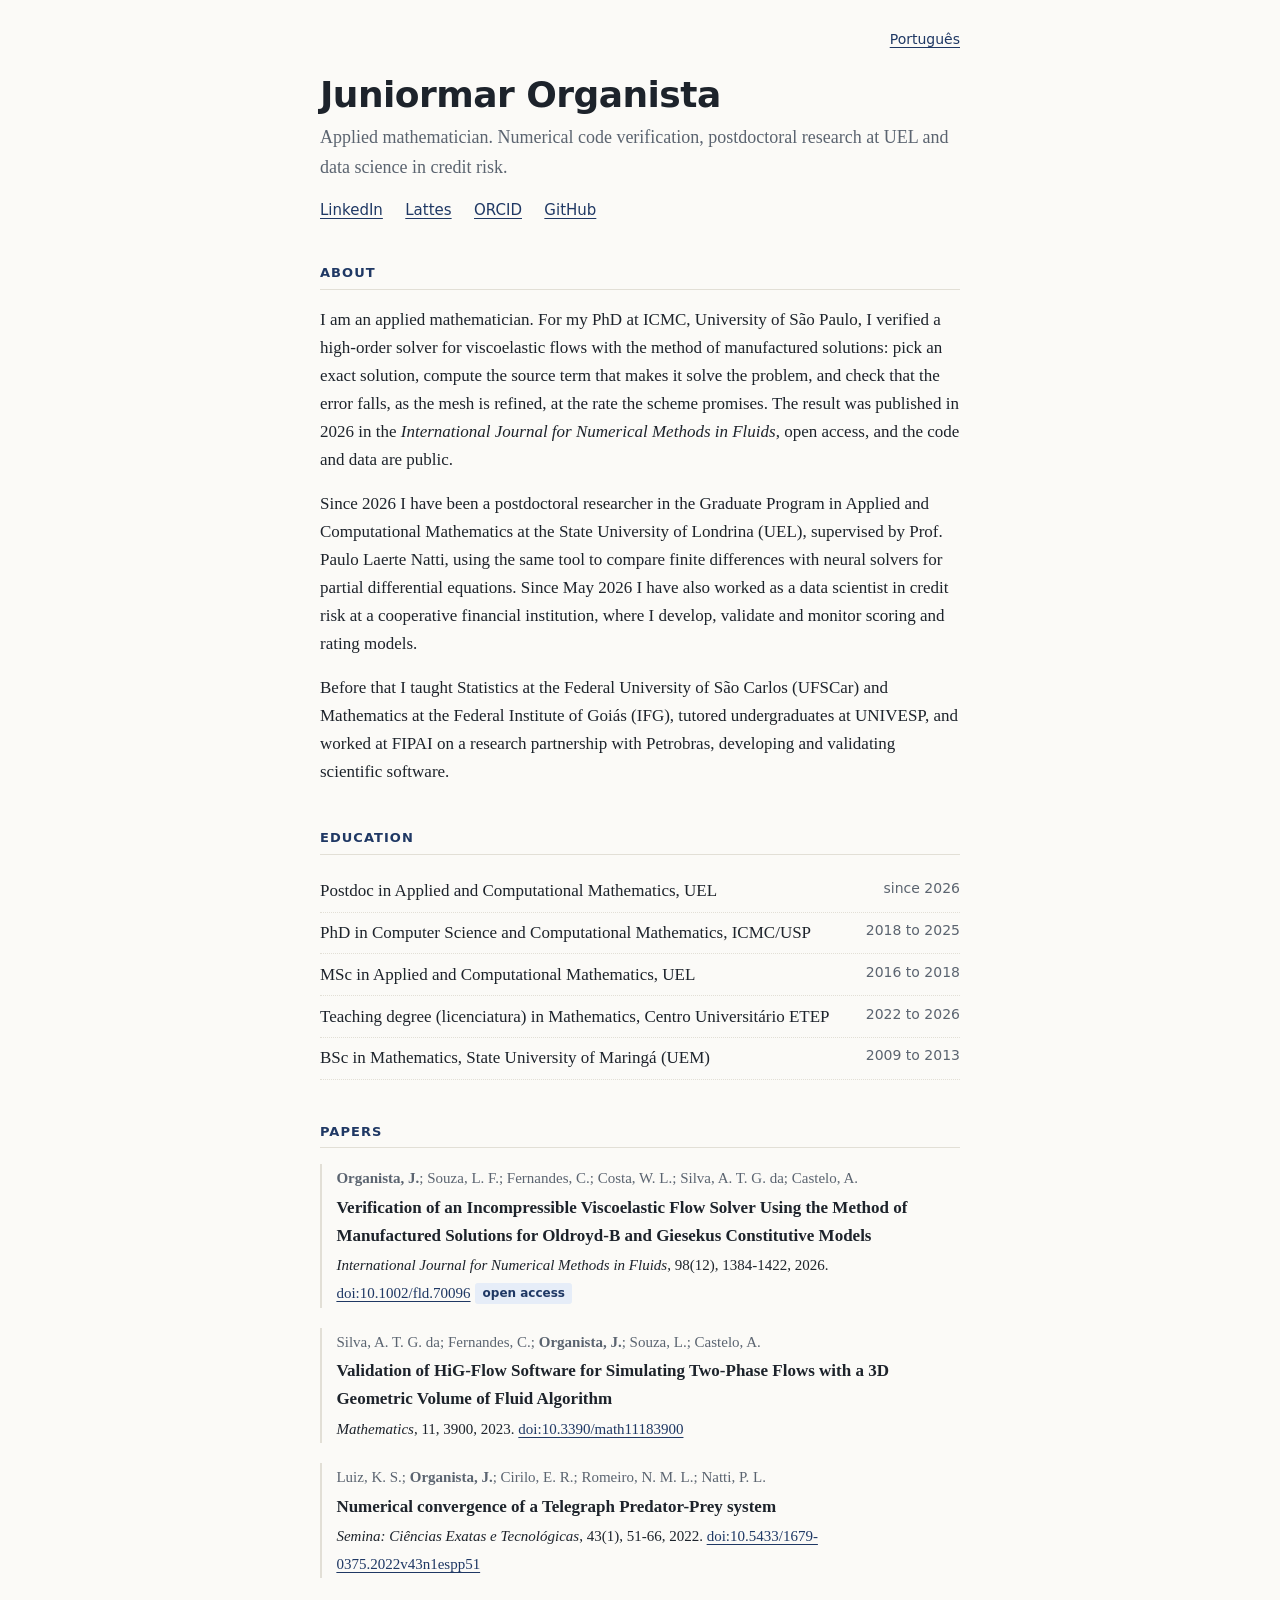
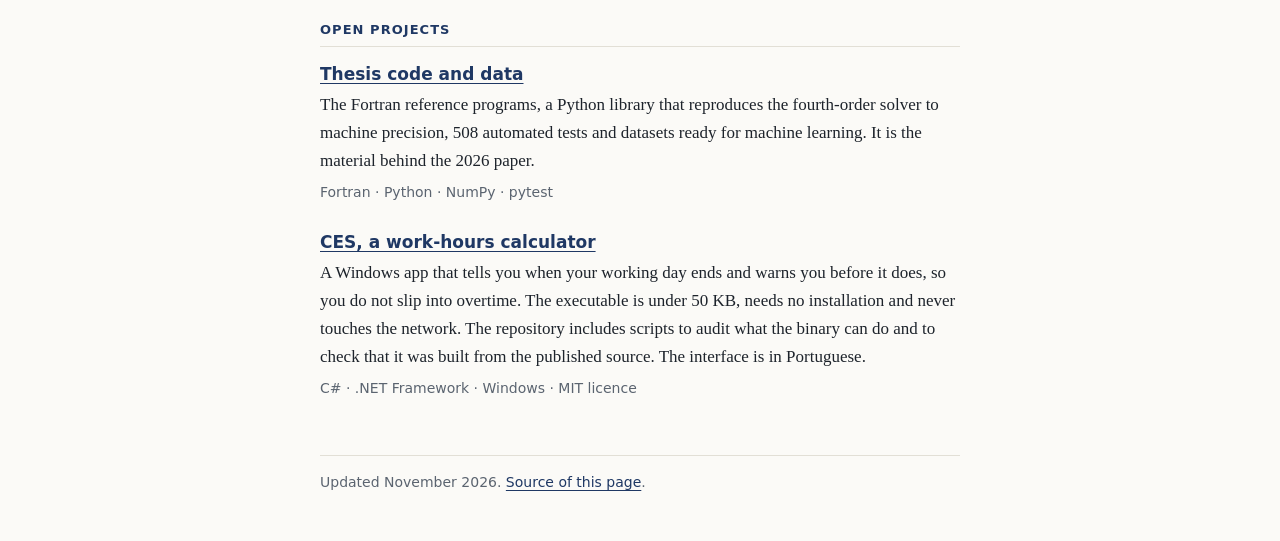
==== en/index.html @ 447febc0 "add the English version of the page" ====
<!doctype html>
<html lang="en">
<head>
  <meta charset="utf-8">
  <meta name="viewport" content="width=device-width, initial-scale=1">
  <title>Juniormar Organista</title>
  <meta name="description" content="Applied mathematician: verification of numerical simulation codes, postdoctoral research at UEL and data science in credit risk. Papers, open projects and academic profiles.">
  <link rel="canonical" href="https://juniormarorganista.github.io/en/">
  <link rel="alternate" hreflang="pt-BR" href="https://juniormarorganista.github.io/">
  <link rel="alternate" hreflang="en" href="https://juniormarorganista.github.io/en/">
  <link rel="alternate" hreflang="x-default" href="https://juniormarorganista.github.io/">
  <link rel="icon" href="../favicon.svg" type="image/svg+xml">
  <link rel="stylesheet" href="../estilo.css">
  <meta property="og:type" content="profile">
  <meta property="og:title" content="Juniormar Organista">
  <meta property="og:description" content="Applied mathematician: numerical code verification, postdoctoral research at UEL and data science in credit risk.">
  <meta property="og:url" content="https://juniormarorganista.github.io/en/">
  <meta property="og:locale" content="en_US">
  <meta property="og:locale:alternate" content="pt_BR">
  <script type="application/ld+json">
  {
    "@context": "https://schema.org",
    "@type": "Person",
    "name": "Juniormar Organista",
    "url": "https://juniormarorganista.github.io/en/",
    "jobTitle": "Applied mathematician",
    "affiliation": {"@type": "CollegeOrUniversity", "name": "State University of Londrina"},
    "alumniOf": [
      {"@type": "CollegeOrUniversity", "name": "University of São Paulo"},
      {"@type": "CollegeOrUniversity", "name": "State University of Londrina"},
      {"@type": "CollegeOrUniversity", "name": "State University of Maringá"}
    ],
    "identifier": {"@type": "PropertyValue", "propertyID": "ORCID", "value": "0000-0002-3627-6901"},
    "sameAs": [
      "https://www.linkedin.com/in/juniormar-organista-1762802a",
      "http://lattes.cnpq.br/1314750070962728",
      "https://orcid.org/0000-0002-3627-6901",
      "https://github.com/juniormarorganista"
    ]
  }
  </script>
</head>
<body>
  <a class="pular" href="#content">Skip to content</a>
  <div class="pagina">
    <nav class="idioma" aria-label="Language">
      <a href="../" hreflang="pt-BR" lang="pt-BR">Português</a>
    </nav>

    <header>
      <h1>Juniormar Organista</h1>
      <p class="papel">Applied mathematician. Numerical code verification, postdoctoral research at UEL and data science in credit risk.</p>
      <ul class="perfis" aria-label="Profiles">
        <li><a rel="me" href="https://www.linkedin.com/in/juniormar-organista-1762802a">LinkedIn</a></li>
        <li><a rel="me" href="http://lattes.cnpq.br/1314750070962728">Lattes</a></li>
        <li><a rel="me" href="https://orcid.org/0000-0002-3627-6901">ORCID</a></li>
        <li><a rel="me" href="https://github.com/juniormarorganista">GitHub</a></li>
      </ul>
    </header>

    <main id="content">
      <section aria-labelledby="about">
        <h2 id="about">About</h2>
        <p>I am an applied mathematician. For my PhD at ICMC, University of São Paulo, I verified a high-order solver for viscoelastic flows with the method of manufactured solutions: pick an exact solution, compute the source term that makes it solve the problem, and check that the error falls, as the mesh is refined, at the rate the scheme promises. The result was published in 2026 in the <cite>International Journal for Numerical Methods in Fluids</cite>, open access, and the code and data are public.</p>
        <p>Since 2026 I have been a postdoctoral researcher in the Graduate Program in Applied and Computational Mathematics at the State University of Londrina (UEL), supervised by Prof. Paulo Laerte Natti, using the same tool to compare finite differences with neural solvers for partial differential equations. Since May 2026 I have also worked as a data scientist in credit risk at a cooperative financial institution, where I develop, validate and monitor scoring and rating models.</p>
        <p>Before that I taught Statistics at the Federal University of São Carlos (UFSCar) and Mathematics at the Federal Institute of Goiás (IFG), tutored undergraduates at UNIVESP, and worked at FIPAI on a research partnership with Petrobras, developing and validating scientific software.</p>
      </section>

      <section aria-labelledby="education">
        <h2 id="education">Education</h2>
        <ul class="formacao">
          <li><span>Postdoc in Applied and Computational Mathematics, UEL</span> <span class="periodo">since 2026</span></li>
          <li><span>PhD in Computer Science and Computational Mathematics, ICMC/USP</span> <span class="periodo">2018 to 2025</span></li>
          <li><span>MSc in Applied and Computational Mathematics, UEL</span> <span class="periodo">2016 to 2018</span></li>
          <li><span>Teaching degree (licenciatura) in Mathematics, Centro Universitário ETEP</span> <span class="periodo">2022 to 2026</span></li>
          <li><span>BSc in Mathematics, State University of Maringá (UEM)</span> <span class="periodo">2009 to 2013</span></li>
        </ul>
      </section>

      <section aria-labelledby="papers">
        <h2 id="papers">Papers</h2>
        <ul class="artigos">
          <li>
            <span class="autores"><strong>Organista, J.</strong>; Souza, L. F.; Fernandes, C.; Costa, W. L.; Silva, A. T. G. da; Castelo, A.</span>
            <span class="titulo">Verification of an Incompressible Viscoelastic Flow Solver Using the Method of Manufactured Solutions for Oldroyd-B and Giesekus Constitutive Models</span>
            <span class="fonte"><cite>International Journal for Numerical Methods in Fluids</cite>, 98(12), 1384-1422, 2026. <a href="https://doi.org/10.1002/fld.70096">doi:10.1002/fld.70096</a><span class="selo">open access</span></span>
          </li>
          <li>
            <span class="autores">Silva, A. T. G. da; Fernandes, C.; <strong>Organista, J.</strong>; Souza, L.; Castelo, A.</span>
            <span class="titulo">Validation of HiG-Flow Software for Simulating Two-Phase Flows with a 3D Geometric Volume of Fluid Algorithm</span>
            <span class="fonte"><cite>Mathematics</cite>, 11, 3900, 2023. <a href="https://doi.org/10.3390/math11183900">doi:10.3390/math11183900</a></span>
          </li>
          <li>
            <span class="autores">Luiz, K. S.; <strong>Organista, J.</strong>; Cirilo, E. R.; Romeiro, N. M. L.; Natti, P. L.</span>
            <span class="titulo">Numerical convergence of a Telegraph Predator-Prey system</span>
            <span class="fonte"><cite>Semina: Ciências Exatas e Tecnológicas</cite>, 43(1), 51-66, 2022. <a href="https://doi.org/10.5433/1679-0375.2022v43n1espp51">doi:10.5433/1679-0375.2022v43n1espp51</a></span>
          </li>
        </ul>
      </section>

      <section aria-labelledby="projects">
        <h2 id="projects">Open projects</h2>
        <article class="projeto">
          <h3><a href="https://github.com/juniormarorganista/PhD-Thesis-Organista-J-USP">Thesis code and data</a></h3>
          <p>The Fortran reference programs, a Python library that reproduces the fourth-order solver to machine precision, 508 automated tests and datasets ready for machine learning. It is the material behind the 2026 paper.</p>
          <p class="meta">Fortran · Python · NumPy · pytest</p>
        </article>
        <article class="projeto">
          <h3><a href="https://github.com/juniormarorganista/CES-Controle-Entradas-Saidas">CES, a work-hours calculator</a></h3>
          <p>A Windows app that tells you when your working day ends and warns you before it does, so you do not slip into overtime. The executable is under 50 KB, needs no installation and never touches the network. The repository includes scripts to audit what the binary can do and to check that it was built from the published source. The interface is in Portuguese.</p>
          <p class="meta">C# · .NET Framework · Windows · MIT licence</p>
        </article>
      </section>
    </main>

    <footer>
      <p>Updated November 2026. <a href="https://github.com/juniormarorganista/juniormarorganista.github.io">Source of this page</a>.</p>
    </footer>
  </div>
</body>
</html>
---- estilo.css ----
/* Estilo único das duas versões da página (português na raiz, inglês em en/). */

:root {
  --fundo: #fbfaf7;
  --texto: #1d232b;
  --suave: #5b6470;
  --linha: #e2dfd6;
  --destaque: #1f3864;
  --destaque-ativo: #2d5394;
  --selo-fundo: #e6edf8;
  --selo-texto: #1f3864;
  --largura: 42rem;
  --serifa: Charter, "Bitstream Charter", "Sitka Text", Cambria, Georgia, serif;
  --sem-serifa: system-ui, -apple-system, "Segoe UI", Roboto, "Helvetica Neue", Arial,
    sans-serif;
  color-scheme: light;
}

@media (prefers-color-scheme: dark) {
  :root {
    --fundo: #14171c;
    --texto: #e5e7ea;
    --suave: #a3abb6;
    --linha: #2b3038;
    --destaque: #9fbaea;
    --destaque-ativo: #c6d6f5;
    --selo-fundo: #1e2a3e;
    --selo-texto: #c6d6f5;
    color-scheme: dark;
  }
}

*,
*::before,
*::after {
  box-sizing: border-box;
}

html {
  -webkit-text-size-adjust: 100%;
  text-size-adjust: 100%;
}

body {
  margin: 0;
  background: var(--fundo);
  color: var(--texto);
  font: 1.0625rem/1.65 var(--serifa);
}

.pagina {
  max-width: var(--largura);
  margin: 0 auto;
  padding: 2rem 1rem 3rem;
}

.pular {
  position: absolute;
  left: -999rem;
}

.pular:focus {
  left: 1rem;
  top: 1rem;
  padding: 0.5rem 0.75rem;
  background: var(--fundo);
  font-family: var(--sem-serifa);
}

a {
  color: var(--destaque);
  text-decoration-thickness: 1px;
  text-underline-offset: 0.18em;
}

a:hover {
  color: var(--destaque-ativo);
}

a:focus-visible {
  outline: 2px solid var(--destaque);
  outline-offset: 2px;
  border-radius: 2px;
}

.idioma {
  text-align: right;
  font: 0.875rem/1 var(--sem-serifa);
}

header {
  margin: 1.75rem 0 2.25rem;
}

h1 {
  margin: 0 0 0.5rem;
  font: 650 2.25rem/1.15 var(--sem-serifa);
  letter-spacing: -0.015em;
}

.papel {
  margin: 0 0 1.1rem;
  color: var(--suave);
  font-size: 1.125rem;
}

.perfis {
  display: flex;
  flex-wrap: wrap;
  gap: 0.5rem 1.4rem;
  margin: 0;
  padding: 0;
  list-style: none;
  font: 500 0.9375rem/1.4 var(--sem-serifa);
}

h2 {
  margin: 2.75rem 0 1rem;
  padding-bottom: 0.4rem;
  border-bottom: 1px solid var(--linha);
  color: var(--destaque);
  font: 650 0.8125rem/1.3 var(--sem-serifa);
  letter-spacing: 0.08em;
  text-transform: uppercase;
}

h3 {
  margin: 0 0 0.3rem;
  font: 600 1.0625rem/1.4 var(--sem-serifa);
}

p {
  margin: 0 0 1rem;
}

.formacao {
  margin: 0;
  padding: 0;
  list-style: none;
}

.formacao li {
  display: flex;
  justify-content: space-between;
  gap: 1rem;
  padding: 0.4rem 0;
  border-bottom: 1px dotted var(--linha);
}

.formacao .periodo {
  color: var(--suave);
  font: 0.875rem/1.65 var(--sem-serifa);
  white-space: nowrap;
}

.artigos {
  margin: 0;
  padding: 0;
  list-style: none;
}

.artigos li {
  margin-bottom: 1.25rem;
  padding-left: 0.9rem;
  border-left: 2px solid var(--linha);
}

.autores,
.fonte {
  font-size: 0.9375rem;
}

.autores {
  color: var(--suave);
}

.titulo {
  display: block;
  margin: 0.1rem 0;
  font-weight: 600;
}

.selo {
  display: inline-block;
  margin-left: 0.3rem;
  padding: 0.2rem 0.45rem;
  border-radius: 3px;
  background: var(--selo-fundo);
  color: var(--selo-texto);
  font: 600 0.75rem/1.2 var(--sem-serifa);
  vertical-align: 0.1em;
}

.projeto {
  margin-bottom: 1.75rem;
}

.projeto p {
  margin-bottom: 0.4rem;
}

.projeto .meta {
  margin: 0;
  color: var(--suave);
  font: 0.875rem/1.5 var(--sem-serifa);
}

footer {
  margin-top: 3.5rem;
  padding-top: 1rem;
  border-top: 1px solid var(--linha);
  color: var(--suave);
  font: 0.875rem/1.5 var(--sem-serifa);
}

footer p {
  margin: 0;
}

@media (max-width: 30rem) {
  h1 {
    font-size: 1.875rem;
  }

  .formacao li {
    flex-direction: column;
    gap: 0;
  }
}

@media print {
  .idioma,
  .pular {
    display: none;
  }

  body {
    background: #fff;
    color: #000;
  }
}
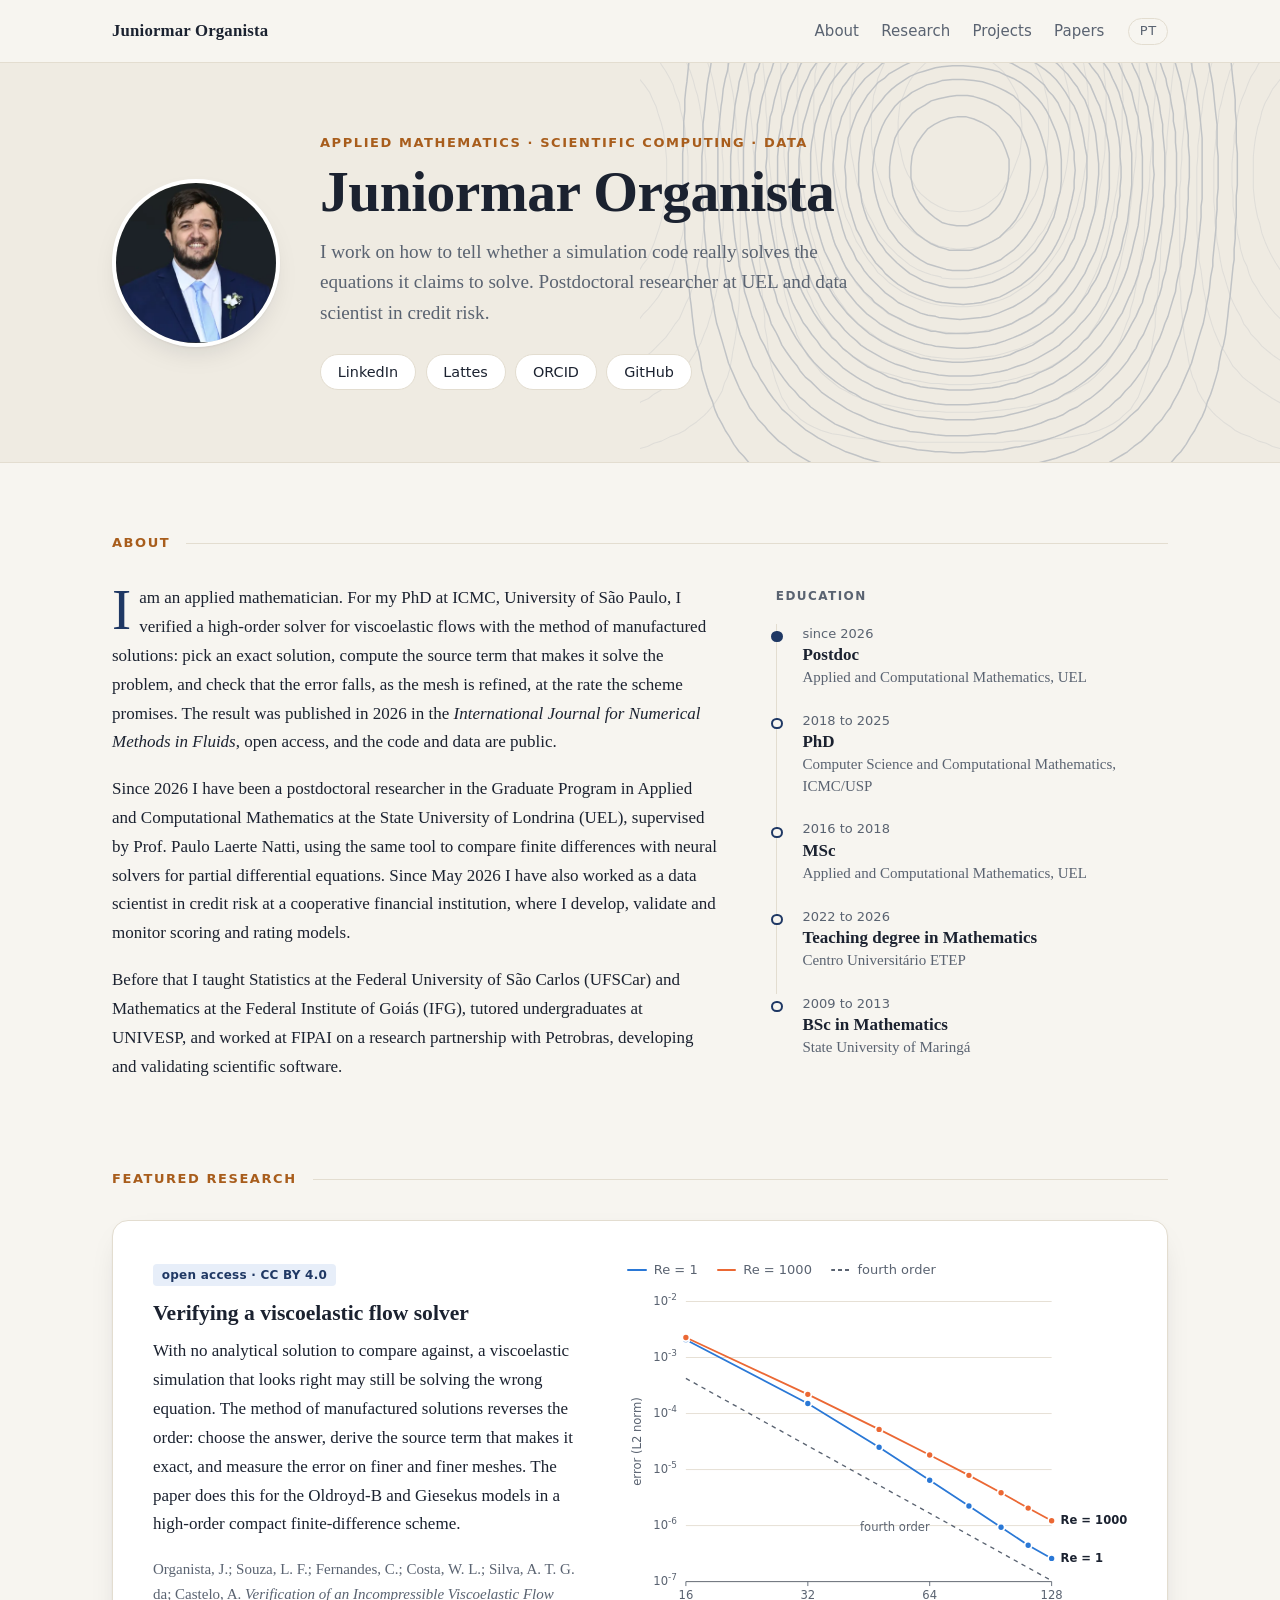
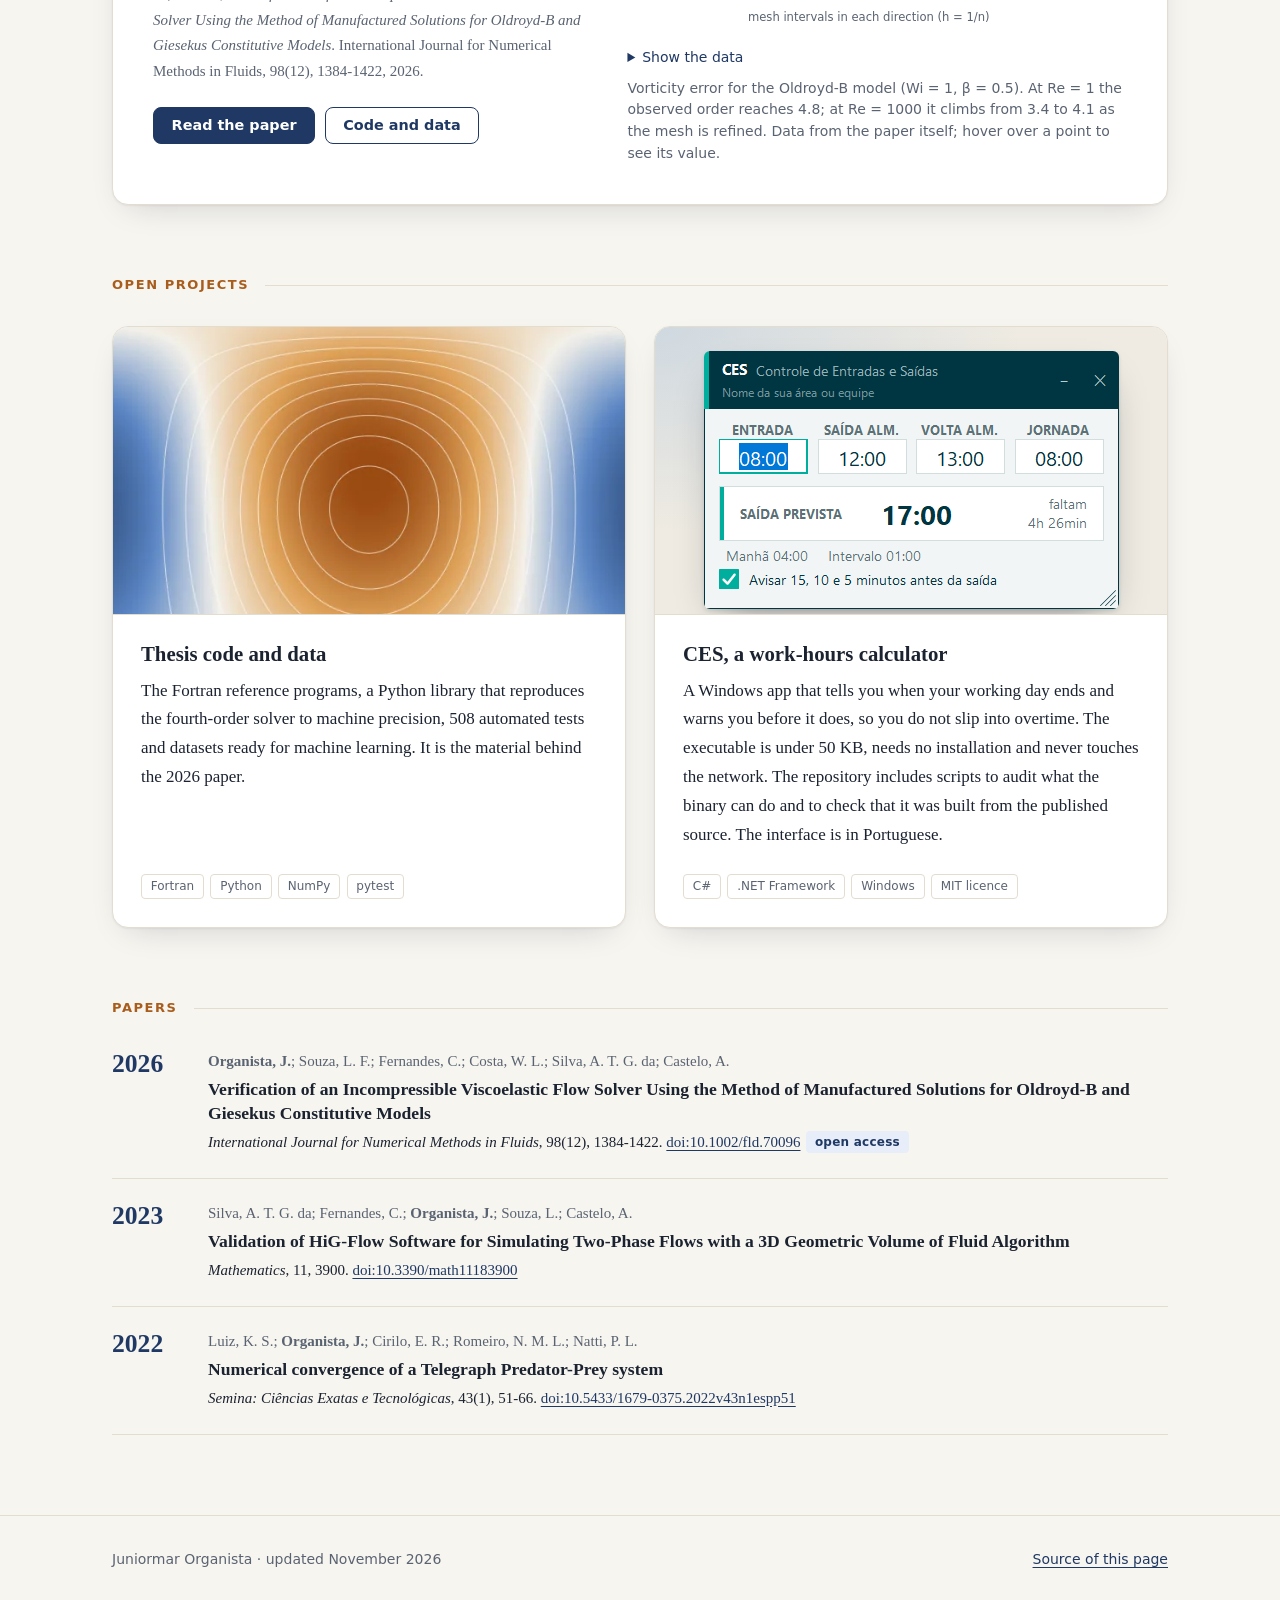
==== commit 9bff3b61: "rebuild the English page to match the Portuguese one" ====
--- a/en/index.html
+++ b/en/index.html
@@ -11,18 +11,26 @@
   <link rel="alternate" hreflang="x-default" href="https://juniormarorganista.github.io/">
   <link rel="icon" href="../favicon.svg" type="image/svg+xml">
   <link rel="stylesheet" href="../estilo.css">
+  <meta name="theme-color" content="#f7f5f0" media="(prefers-color-scheme: light)">
+  <meta name="theme-color" content="#101318" media="(prefers-color-scheme: dark)">
   <meta property="og:type" content="profile">
   <meta property="og:title" content="Juniormar Organista">
   <meta property="og:description" content="Applied mathematician: numerical code verification, postdoctoral research at UEL and data science in credit risk.">
   <meta property="og:url" content="https://juniormarorganista.github.io/en/">
+  <meta property="og:image" content="https://juniormarorganista.github.io/img/og.png">
+  <meta property="og:image:width" content="1200">
+  <meta property="og:image:height" content="630">
+  <meta property="og:image:alt" content="Juniormar Organista, applied mathematician, over the streamlines of a manufactured solution">
   <meta property="og:locale" content="en_US">
   <meta property="og:locale:alternate" content="pt_BR">
+  <meta name="twitter:card" content="summary_large_image">
   <script type="application/ld+json">
   {
     "@context": "https://schema.org",
     "@type": "Person",
     "name": "Juniormar Organista",
     "url": "https://juniormarorganista.github.io/en/",
+    "image": "https://juniormarorganista.github.io/img/retrato.webp",
     "jobTitle": "Applied mathematician",
     "affiliation": {"@type": "CollegeOrUniversity", "name": "State University of Londrina"},
     "alumniOf": [
@@ -42,80 +50,202 @@
 </head>
 <body>
   <a class="pular" href="#content">Skip to content</a>
-  <div class="pagina">
-    <nav class="idioma" aria-label="Language">
-      <a href="../" hreflang="pt-BR" lang="pt-BR">Português</a>
+
+  <header class="conteiner barra">
+    <a class="marca" href="./">Juniormar Organista</a>
+    <nav aria-label="Sections">
+      <a href="#about">About</a>
+      <a href="#research">Research</a>
+      <a href="#projects">Projects</a>
+      <a href="#papers">Papers</a>
     </nav>
-
-    <header>
-      <h1>Juniormar Organista</h1>
-      <p class="papel">Applied mathematician. Numerical code verification, postdoctoral research at UEL and data science in credit risk.</p>
-      <ul class="perfis" aria-label="Profiles">
-        <li><a rel="me" href="https://www.linkedin.com/in/juniormar-organista-1762802a">LinkedIn</a></li>
-        <li><a rel="me" href="http://lattes.cnpq.br/1314750070962728">Lattes</a></li>
-        <li><a rel="me" href="https://orcid.org/0000-0002-3627-6901">ORCID</a></li>
-        <li><a rel="me" href="https://github.com/juniormarorganista">GitHub</a></li>
-      </ul>
-    </header>
-
-    <main id="content">
-      <section aria-labelledby="about">
-        <h2 id="about">About</h2>
-        <p>I am an applied mathematician. For my PhD at ICMC, University of São Paulo, I verified a high-order solver for viscoelastic flows with the method of manufactured solutions: pick an exact solution, compute the source term that makes it solve the problem, and check that the error falls, as the mesh is refined, at the rate the scheme promises. The result was published in 2026 in the <cite>International Journal for Numerical Methods in Fluids</cite>, open access, and the code and data are public.</p>
-        <p>Since 2026 I have been a postdoctoral researcher in the Graduate Program in Applied and Computational Mathematics at the State University of Londrina (UEL), supervised by Prof. Paulo Laerte Natti, using the same tool to compare finite differences with neural solvers for partial differential equations. Since May 2026 I have also worked as a data scientist in credit risk at a cooperative financial institution, where I develop, validate and monitor scoring and rating models.</p>
-        <p>Before that I taught Statistics at the Federal University of São Carlos (UFSCar) and Mathematics at the Federal Institute of Goiás (IFG), tutored undergraduates at UNIVESP, and worked at FIPAI on a research partnership with Petrobras, developing and validating scientific software.</p>
-      </section>
-
-      <section aria-labelledby="education">
-        <h2 id="education">Education</h2>
-        <ul class="formacao">
-          <li><span>Postdoc in Applied and Computational Mathematics, UEL</span> <span class="periodo">since 2026</span></li>
-          <li><span>PhD in Computer Science and Computational Mathematics, ICMC/USP</span> <span class="periodo">2018 to 2025</span></li>
-          <li><span>MSc in Applied and Computational Mathematics, UEL</span> <span class="periodo">2016 to 2018</span></li>
-          <li><span>Teaching degree (licenciatura) in Mathematics, Centro Universitário ETEP</span> <span class="periodo">2022 to 2026</span></li>
-          <li><span>BSc in Mathematics, State University of Maringá (UEM)</span> <span class="periodo">2009 to 2013</span></li>
+    <a class="idioma" href="../" hreflang="pt-BR" lang="pt-BR" title="Versão em português">PT</a>
+  </header>
+
+  <section class="abertura" aria-labelledby="name">
+    <div class="arte" aria-hidden="true"></div>
+    <div class="conteiner">
+      <img class="retrato" src="../img/retrato.webp" width="168" height="168" alt="Portrait of Juniormar Organista">
+      <div>
+        <p class="sobretitulo">Applied mathematics · Scientific computing · Data</p>
+        <h1 id="name">Juniormar Organista</h1>
+        <p class="chamada">I work on how to tell whether a simulation code really solves the equations it claims to solve. Postdoctoral researcher at UEL and data scientist in credit risk.</p>
+        <ul class="perfis" aria-label="Profiles">
+          <li><a rel="me" href="https://www.linkedin.com/in/juniormar-organista-1762802a">LinkedIn</a></li>
+          <li><a rel="me" href="http://lattes.cnpq.br/1314750070962728">Lattes</a></li>
+          <li><a rel="me" href="https://orcid.org/0000-0002-3627-6901">ORCID</a></li>
+          <li><a rel="me" href="https://github.com/juniormarorganista">GitHub</a></li>
         </ul>
-      </section>
-
-      <section aria-labelledby="papers">
-        <h2 id="papers">Papers</h2>
+      </div>
+    </div>
+  </section>
+
+  <main id="content">
+    <section class="secao" id="about" aria-labelledby="title-about">
+      <div class="conteiner">
+        <h2 id="title-about">About</h2>
+        <div class="duas-colunas">
+          <div class="texto-corrido">
+            <p>I am an applied mathematician. For my PhD at ICMC, University of São Paulo, I verified a high-order solver for viscoelastic flows with the method of manufactured solutions: pick an exact solution, compute the source term that makes it solve the problem, and check that the error falls, as the mesh is refined, at the rate the scheme promises. The result was published in 2026 in the <cite>International Journal for Numerical Methods in Fluids</cite>, open access, and the code and data are public.</p>
+            <p>Since 2026 I have been a postdoctoral researcher in the Graduate Program in Applied and Computational Mathematics at the State University of Londrina (UEL), supervised by Prof. Paulo Laerte Natti, using the same tool to compare finite differences with neural solvers for partial differential equations. Since May 2026 I have also worked as a data scientist in credit risk at a cooperative financial institution, where I develop, validate and monitor scoring and rating models.</p>
+            <p>Before that I taught Statistics at the Federal University of São Carlos (UFSCar) and Mathematics at the Federal Institute of Goiás (IFG), tutored undergraduates at UNIVESP, and worked at FIPAI on a research partnership with Petrobras, developing and validating scientific software.</p>
+          </div>
+          <aside aria-labelledby="title-education">
+            <p class="subtitulo" id="title-education">Education</p>
+            <ol class="linha-do-tempo">
+              <li><span class="periodo">since 2026</span><span class="grau">Postdoc</span><span class="lugar">Applied and Computational Mathematics, UEL</span></li>
+              <li><span class="periodo">2018 to 2025</span><span class="grau">PhD</span><span class="lugar">Computer Science and Computational Mathematics, ICMC/USP</span></li>
+              <li><span class="periodo">2016 to 2018</span><span class="grau">MSc</span><span class="lugar">Applied and Computational Mathematics, UEL</span></li>
+              <li><span class="periodo">2022 to 2026</span><span class="grau">Teaching degree in Mathematics</span><span class="lugar">Centro Universitário ETEP</span></li>
+              <li><span class="periodo">2009 to 2013</span><span class="grau">BSc in Mathematics</span><span class="lugar">State University of Maringá</span></li>
+            </ol>
+          </aside>
+        </div>
+      </div>
+    </section>
+
+    <section class="secao" id="research" aria-labelledby="title-research">
+      <div class="conteiner">
+        <h2 id="title-research">Featured research</h2>
+        <article class="cartao pesquisa">
+          <div>
+            <span class="selo">open access · CC BY 4.0</span>
+            <h3>Verifying a viscoelastic flow solver</h3>
+            <p>With no analytical solution to compare against, a viscoelastic simulation that looks right may still be solving the wrong equation. The method of manufactured solutions reverses the order: choose the answer, derive the source term that makes it exact, and measure the error on finer and finer meshes. The paper does this for the Oldroyd-B and Giesekus models in a high-order compact finite-difference scheme.</p>
+            <p class="citacao">Organista, J.; Souza, L. F.; Fernandes, C.; Costa, W. L.; Silva, A. T. G. da; Castelo, A. <cite>Verification of an Incompressible Viscoelastic Flow Solver Using the Method of Manufactured Solutions for Oldroyd-B and Giesekus Constitutive Models</cite>. International Journal for Numerical Methods in Fluids, 98(12), 1384-1422, 2026.</p>
+            <div class="botoes">
+              <a class="botao" href="https://doi.org/10.1002/fld.70096">Read the paper</a>
+              <a class="botao secundario" href="https://github.com/juniormarorganista/PhD-Thesis-Organista-J-USP">Code and data</a>
+            </div>
+          </div>
+          <figure class="figura-grafico">
+<ul class="legenda" aria-hidden="true"><li><span class="amostra s1"></span>Re = 1</li><li><span class="amostra s2"></span>Re = 1000</li><li><span class="amostra ref"></span>fourth order</li></ul>
+<svg class="grafico" viewBox="0 0 560 380" role="img" aria-labelledby="graf-tit-en graf-desc-en">
+<title id="graf-tit-en">Vorticity error under mesh refinement, Oldroyd-B model</title>
+<desc id="graf-desc-en">Log-scale chart: the vorticity error falls from about 2 × 10⁻³ to below 10⁻⁶ as the mesh goes from 16 to 128 intervals, following the fourth-order line.</desc>
+<line class="grade" x1="66" x2="476" y1="328.0" y2="328.0"/>
+<text class="rotulo" x="56" y="332.0" text-anchor="end">10<tspan dy='-6' font-size='10'>-7</tspan></text>
+<line class="grade" x1="66" x2="476" y1="265.2" y2="265.2"/>
+<text class="rotulo" x="56" y="269.2" text-anchor="end">10<tspan dy='-6' font-size='10'>-6</tspan></text>
+<line class="grade" x1="66" x2="476" y1="202.4" y2="202.4"/>
+<text class="rotulo" x="56" y="206.4" text-anchor="end">10<tspan dy='-6' font-size='10'>-5</tspan></text>
+<line class="grade" x1="66" x2="476" y1="139.6" y2="139.6"/>
+<text class="rotulo" x="56" y="143.6" text-anchor="end">10<tspan dy='-6' font-size='10'>-4</tspan></text>
+<line class="grade" x1="66" x2="476" y1="76.8" y2="76.8"/>
+<text class="rotulo" x="56" y="80.8" text-anchor="end">10<tspan dy='-6' font-size='10'>-3</tspan></text>
+<line class="grade" x1="66" x2="476" y1="14.0" y2="14.0"/>
+<text class="rotulo" x="56" y="18.0" text-anchor="end">10<tspan dy='-6' font-size='10'>-2</tspan></text>
+<line class="marca" x1="66.0" x2="66.0" y1="328" y2="333"/>
+<text class="rotulo" x="66.0" y="348" text-anchor="middle">16</text>
+<line class="marca" x1="202.7" x2="202.7" y1="328" y2="333"/>
+<text class="rotulo" x="202.7" y="348" text-anchor="middle">32</text>
+<line class="marca" x1="339.3" x2="339.3" y1="328" y2="333"/>
+<text class="rotulo" x="339.3" y="348" text-anchor="middle">64</text>
+<line class="marca" x1="476.0" x2="476.0" y1="328" y2="333"/>
+<text class="rotulo" x="476.0" y="348" text-anchor="middle">128</text>
+<line class="eixo" x1="66" x2="476" y1="328" y2="328"/>
+<text class="rotulo" x="271" y="372" text-anchor="middle">mesh intervals in each direction (h = 1/n)</text>
+<text class="rotulo" transform="translate(16 171) rotate(-90)" text-anchor="middle">error (L2 norm)</text>
+<line class="referencia" x1="66.0" y1="100.2" x2="476.0" y2="327.0"/>
+<text class="rotulo" x="339.3" y="271.4" text-anchor="end">fourth order</text>
+<path class="serie s1" d="M66.0 56.8 L202.7 128.4 L282.6 177.4 L339.3 214.4 L383.3 243.3 L419.3 267.1 L449.7 287.2 L476.0 302.0"/>
+<g class="ponto s1"><title>Re = 1, h = 1/16: 2.08 × 10⁻³</title><circle class="alvo" cx="66.0" cy="56.8" r="11"/><circle cx="66.0" cy="56.8" r="4"/></g>
+<g class="ponto s1"><title>Re = 1, h = 1/32: 1.51 × 10⁻⁴</title><circle class="alvo" cx="202.7" cy="128.4" r="11"/><circle cx="202.7" cy="128.4" r="4"/></g>
+<g class="ponto s1"><title>Re = 1, h = 1/48: 2.50 × 10⁻⁵</title><circle class="alvo" cx="282.6" cy="177.4" r="11"/><circle cx="282.6" cy="177.4" r="4"/></g>
+<g class="ponto s1"><title>Re = 1, h = 1/64: 6.43 × 10⁻⁶</title><circle class="alvo" cx="339.3" cy="214.4" r="11"/><circle cx="339.3" cy="214.4" r="4"/></g>
+<g class="ponto s1"><title>Re = 1, h = 1/80: 2.23 × 10⁻⁶</title><circle class="alvo" cx="383.3" cy="243.3" r="11"/><circle cx="383.3" cy="243.3" r="4"/></g>
+<g class="ponto s1"><title>Re = 1, h = 1/96: 9.34 × 10⁻⁷</title><circle class="alvo" cx="419.3" cy="267.1" r="11"/><circle cx="419.3" cy="267.1" r="4"/></g>
+<g class="ponto s1"><title>Re = 1, h = 1/112: 4.47 × 10⁻⁷</title><circle class="alvo" cx="449.7" cy="287.2" r="11"/><circle cx="449.7" cy="287.2" r="4"/></g>
+<g class="ponto s1"><title>Re = 1, h = 1/128: 2.59 × 10⁻⁷</title><circle class="alvo" cx="476.0" cy="302.0" r="11"/><circle cx="476.0" cy="302.0" r="4"/></g>
+<text class="rotulo forte" x="486.0" y="306.0">Re = 1</text>
+<path class="serie s2" d="M66.0 54.4 L202.7 118.1 L282.6 157.4 L339.3 186.1 L383.3 208.9 L419.3 228.4 L449.7 245.6 L476.0 259.8"/>
+<g class="ponto s2"><title>Re = 1000, h = 1/16: 2.27 × 10⁻³</title><circle class="alvo" cx="66.0" cy="54.4" r="11"/><circle cx="66.0" cy="54.4" r="4"/></g>
+<g class="ponto s2"><title>Re = 1000, h = 1/32: 2.20 × 10⁻⁴</title><circle class="alvo" cx="202.7" cy="118.1" r="11"/><circle cx="202.7" cy="118.1" r="4"/></g>
+<g class="ponto s2"><title>Re = 1000, h = 1/48: 5.20 × 10⁻⁵</title><circle class="alvo" cx="282.6" cy="157.4" r="11"/><circle cx="282.6" cy="157.4" r="4"/></g>
+<g class="ponto s2"><title>Re = 1000, h = 1/64: 1.82 × 10⁻⁵</title><circle class="alvo" cx="339.3" cy="186.1" r="11"/><circle cx="339.3" cy="186.1" r="4"/></g>
+<g class="ponto s2"><title>Re = 1000, h = 1/80: 7.87 × 10⁻⁶</title><circle class="alvo" cx="383.3" cy="208.9" r="11"/><circle cx="383.3" cy="208.9" r="4"/></g>
+<g class="ponto s2"><title>Re = 1000, h = 1/96: 3.85 × 10⁻⁶</title><circle class="alvo" cx="419.3" cy="228.4" r="11"/><circle cx="419.3" cy="228.4" r="4"/></g>
+<g class="ponto s2"><title>Re = 1000, h = 1/112: 2.05 × 10⁻⁶</title><circle class="alvo" cx="449.7" cy="245.6" r="11"/><circle cx="449.7" cy="245.6" r="4"/></g>
+<g class="ponto s2"><title>Re = 1000, h = 1/128: 1.22 × 10⁻⁶</title><circle class="alvo" cx="476.0" cy="259.8" r="11"/><circle cx="476.0" cy="259.8" r="4"/></g>
+<text class="rotulo forte" x="486.0" y="263.8">Re = 1000</text>
+</svg>
+<details class="dados"><summary>Show the data</summary><table><thead><tr><th>n</th><th>Re = 1</th><th>Re = 1000</th></tr></thead><tbody><tr><td>16</td><td>2.08 × 10⁻³</td><td>2.27 × 10⁻³</td></tr><tr><td>32</td><td>1.51 × 10⁻⁴</td><td>2.20 × 10⁻⁴</td></tr><tr><td>48</td><td>2.50 × 10⁻⁵</td><td>5.20 × 10⁻⁵</td></tr><tr><td>64</td><td>6.43 × 10⁻⁶</td><td>1.82 × 10⁻⁵</td></tr><tr><td>80</td><td>2.23 × 10⁻⁶</td><td>7.87 × 10⁻⁶</td></tr><tr><td>96</td><td>9.34 × 10⁻⁷</td><td>3.85 × 10⁻⁶</td></tr><tr><td>112</td><td>4.47 × 10⁻⁷</td><td>2.05 × 10⁻⁶</td></tr><tr><td>128</td><td>2.59 × 10⁻⁷</td><td>1.22 × 10⁻⁶</td></tr></tbody></table></details>
+            <figcaption>Vorticity error for the Oldroyd-B model (Wi = 1, β = 0.5). At Re = 1 the observed order reaches 4.8; at Re = 1000 it climbs from 3.4 to 4.1 as the mesh is refined. Data from the paper itself; hover over a point to see its value.</figcaption>
+          </figure>
+        </article>
+      </div>
+    </section>
+
+    <section class="secao" id="projects" aria-labelledby="title-projects">
+      <div class="conteiner">
+        <h2 id="title-projects">Open projects</h2>
+        <div class="projetos">
+          <article class="cartao projeto">
+            <div class="imagem">
+              <img src="../img/vorticidade.webp" width="600" height="600" loading="lazy" alt="Colour map of the exact vorticity of a manufactured solution from the thesis, with white streamlines">
+            </div>
+            <div class="corpo">
+              <h3><a href="https://github.com/juniormarorganista/PhD-Thesis-Organista-J-USP">Thesis code and data</a></h3>
+              <p>The Fortran reference programs, a Python library that reproduces the fourth-order solver to machine precision, 508 automated tests and datasets ready for machine learning. It is the material behind the 2026 paper.</p>
+              <ul class="etiquetas" aria-label="Technologies">
+                <li>Fortran</li><li>Python</li><li>NumPy</li><li>pytest</li>
+              </ul>
+            </div>
+          </article>
+          <article class="cartao projeto">
+            <div class="imagem janela">
+              <img src="../img/ces-janela.png" width="410" height="258" loading="lazy" alt="The CES window with start at 08:00, lunch from 12:00 to 13:00, an 8-hour day and the end of the day at 17:00">
+            </div>
+            <div class="corpo">
+              <h3><a href="https://github.com/juniormarorganista/CES-Controle-Entradas-Saidas">CES, a work-hours calculator</a></h3>
+              <p>A Windows app that tells you when your working day ends and warns you before it does, so you do not slip into overtime. The executable is under 50 KB, needs no installation and never touches the network. The repository includes scripts to audit what the binary can do and to check that it was built from the published source. The interface is in Portuguese.</p>
+              <ul class="etiquetas" aria-label="Technologies">
+                <li>C#</li><li>.NET Framework</li><li>Windows</li><li>MIT licence</li>
+              </ul>
+            </div>
+          </article>
+        </div>
+      </div>
+    </section>
+
+    <section class="secao" id="papers" aria-labelledby="title-papers">
+      <div class="conteiner">
+        <h2 id="title-papers">Papers</h2>
         <ul class="artigos">
           <li>
-            <span class="autores"><strong>Organista, J.</strong>; Souza, L. F.; Fernandes, C.; Costa, W. L.; Silva, A. T. G. da; Castelo, A.</span>
-            <span class="titulo">Verification of an Incompressible Viscoelastic Flow Solver Using the Method of Manufactured Solutions for Oldroyd-B and Giesekus Constitutive Models</span>
-            <span class="fonte"><cite>International Journal for Numerical Methods in Fluids</cite>, 98(12), 1384-1422, 2026. <a href="https://doi.org/10.1002/fld.70096">doi:10.1002/fld.70096</a><span class="selo">open access</span></span>
+            <span class="ano">2026</span>
+            <div>
+              <span class="autores"><strong>Organista, J.</strong>; Souza, L. F.; Fernandes, C.; Costa, W. L.; Silva, A. T. G. da; Castelo, A.</span>
+              <span class="titulo">Verification of an Incompressible Viscoelastic Flow Solver Using the Method of Manufactured Solutions for Oldroyd-B and Giesekus Constitutive Models</span>
+              <span class="fonte"><cite>International Journal for Numerical Methods in Fluids</cite>, 98(12), 1384-1422. <a href="https://doi.org/10.1002/fld.70096">doi:10.1002/fld.70096</a><span class="selo">open access</span></span>
+            </div>
           </li>
           <li>
-            <span class="autores">Silva, A. T. G. da; Fernandes, C.; <strong>Organista, J.</strong>; Souza, L.; Castelo, A.</span>
-            <span class="titulo">Validation of HiG-Flow Software for Simulating Two-Phase Flows with a 3D Geometric Volume of Fluid Algorithm</span>
-            <span class="fonte"><cite>Mathematics</cite>, 11, 3900, 2023. <a href="https://doi.org/10.3390/math11183900">doi:10.3390/math11183900</a></span>
+            <span class="ano">2023</span>
+            <div>
+              <span class="autores">Silva, A. T. G. da; Fernandes, C.; <strong>Organista, J.</strong>; Souza, L.; Castelo, A.</span>
+              <span class="titulo">Validation of HiG-Flow Software for Simulating Two-Phase Flows with a 3D Geometric Volume of Fluid Algorithm</span>
+              <span class="fonte"><cite>Mathematics</cite>, 11, 3900. <a href="https://doi.org/10.3390/math11183900">doi:10.3390/math11183900</a></span>
+            </div>
           </li>
           <li>
-            <span class="autores">Luiz, K. S.; <strong>Organista, J.</strong>; Cirilo, E. R.; Romeiro, N. M. L.; Natti, P. L.</span>
-            <span class="titulo">Numerical convergence of a Telegraph Predator-Prey system</span>
-            <span class="fonte"><cite>Semina: Ciências Exatas e Tecnológicas</cite>, 43(1), 51-66, 2022. <a href="https://doi.org/10.5433/1679-0375.2022v43n1espp51">doi:10.5433/1679-0375.2022v43n1espp51</a></span>
+            <span class="ano">2022</span>
+            <div>
+              <span class="autores">Luiz, K. S.; <strong>Organista, J.</strong>; Cirilo, E. R.; Romeiro, N. M. L.; Natti, P. L.</span>
+              <span class="titulo">Numerical convergence of a Telegraph Predator-Prey system</span>
+              <span class="fonte"><cite>Semina: Ciências Exatas e Tecnológicas</cite>, 43(1), 51-66. <a href="https://doi.org/10.5433/1679-0375.2022v43n1espp51">doi:10.5433/1679-0375.2022v43n1espp51</a></span>
+            </div>
           </li>
         </ul>
-      </section>
-
-      <section aria-labelledby="projects">
-        <h2 id="projects">Open projects</h2>
-        <article class="projeto">
-          <h3><a href="https://github.com/juniormarorganista/PhD-Thesis-Organista-J-USP">Thesis code and data</a></h3>
-          <p>The Fortran reference programs, a Python library that reproduces the fourth-order solver to machine precision, 508 automated tests and datasets ready for machine learning. It is the material behind the 2026 paper.</p>
-          <p class="meta">Fortran · Python · NumPy · pytest</p>
-        </article>
-        <article class="projeto">
-          <h3><a href="https://github.com/juniormarorganista/CES-Controle-Entradas-Saidas">CES, a work-hours calculator</a></h3>
-          <p>A Windows app that tells you when your working day ends and warns you before it does, so you do not slip into overtime. The executable is under 50 KB, needs no installation and never touches the network. The repository includes scripts to audit what the binary can do and to check that it was built from the published source. The interface is in Portuguese.</p>
-          <p class="meta">C# · .NET Framework · Windows · MIT licence</p>
-        </article>
-      </section>
-    </main>
-
-    <footer>
-      <p>Updated November 2026. <a href="https://github.com/juniormarorganista/juniormarorganista.github.io">Source of this page</a>.</p>
-    </footer>
-  </div>
+      </div>
+    </section>
+  </main>
+
+  <footer class="rodape">
+    <div class="conteiner">
+      <p>Juniormar Organista · updated November 2026</p>
+      <p><a href="https://github.com/juniormarorganista/juniormarorganista.github.io">Source of this page</a></p>
+    </div>
+  </footer>
 </body>
 </html>
--- a/estilo.css
+++ b/estilo.css
@@ -1,16 +1,24 @@
 /* Estilo único das duas versões da página (português na raiz, inglês em en/). */
 
 :root {
-  --fundo: #fbfaf7;
-  --texto: #1d232b;
-  --suave: #5b6470;
-  --linha: #e2dfd6;
+  --fundo: #f7f5f0;
+  --superficie: #ffffff;
+  --superficie-2: #efebe2;
+  --texto: #1b2230;
+  --suave: #5a6371;
+  --linha: #e3ddd0;
   --destaque: #1f3864;
   --destaque-ativo: #2d5394;
-  --selo-fundo: #e6edf8;
+  --ocre: #a85d1c;
+  --selo-fundo: #e7eef9;
   --selo-texto: #1f3864;
-  --largura: 42rem;
-  --serifa: Charter, "Bitstream Charter", "Sitka Text", Cambria, Georgia, serif;
+  --s1: #2a78d6;
+  --s2: #eb6834;
+  --sombra: 0 1px 2px rgb(16 24 40 / 5%), 0 12px 32px -16px rgb(16 24 40 / 22%);
+  --largura: 68rem;
+  --texto-largura: 40rem;
+  --serifa: "Iowan Old Style", "Palatino Linotype", Palatino, "URW Palladio L", P052,
+    "Book Antiqua", Georgia, serif;
   --sem-serifa: system-ui, -apple-system, "Segoe UI", Roboto, "Helvetica Neue", Arial,
     sans-serif;
   color-scheme: light;
@@ -18,14 +26,20 @@
 
 @media (prefers-color-scheme: dark) {
   :root {
-    --fundo: #14171c;
-    --texto: #e5e7ea;
-    --suave: #a3abb6;
-    --linha: #2b3038;
-    --destaque: #9fbaea;
-    --destaque-ativo: #c6d6f5;
-    --selo-fundo: #1e2a3e;
-    --selo-texto: #c6d6f5;
+    --fundo: #101318;
+    --superficie: #171b22;
+    --superficie-2: #1b2029;
+    --texto: #e7e9ec;
+    --suave: #a2aab5;
+    --linha: #2a303a;
+    --destaque: #a9c2ee;
+    --destaque-ativo: #cbdaf6;
+    --ocre: #e0a35a;
+    --selo-fundo: #1f2b40;
+    --selo-texto: #cbdaf6;
+    --s1: #3987e5;
+    --s2: #d95926;
+    --sombra: 0 1px 2px rgb(0 0 0 / 30%), 0 14px 36px -18px rgb(0 0 0 / 70%);
     color-scheme: dark;
   }
 }
@@ -39,32 +53,26 @@
 html {
   -webkit-text-size-adjust: 100%;
   text-size-adjust: 100%;
+  scroll-behavior: smooth;
+}
+
+@media (prefers-reduced-motion: reduce) {
+  html {
+    scroll-behavior: auto;
+  }
 }
 
 body {
   margin: 0;
   background: var(--fundo);
   color: var(--texto);
-  font: 1.0625rem/1.65 var(--serifa);
-}
-
-.pagina {
-  max-width: var(--largura);
-  margin: 0 auto;
-  padding: 2rem 1rem 3rem;
-}
-
-.pular {
-  position: absolute;
-  left: -999rem;
-}
-
-.pular:focus {
-  left: 1rem;
-  top: 1rem;
-  padding: 0.5rem 0.75rem;
-  background: var(--fundo);
-  font-family: var(--sem-serifa);
+  font: 1.0625rem/1.7 var(--serifa);
+}
+
+img {
+  display: block;
+  max-width: 100%;
+  height: auto;
 }
 
 a {
@@ -77,81 +85,587 @@
   color: var(--destaque-ativo);
 }
 
-a:focus-visible {
+a:focus-visible,
+summary:focus-visible {
   outline: 2px solid var(--destaque);
-  outline-offset: 2px;
-  border-radius: 2px;
-}
-
-.idioma {
-  text-align: right;
-  font: 0.875rem/1 var(--sem-serifa);
-}
-
-header {
-  margin: 1.75rem 0 2.25rem;
+  outline-offset: 3px;
+  border-radius: 3px;
+}
+
+.pular {
+  position: absolute;
+  left: -999rem;
+}
+
+.pular:focus {
+  left: 1rem;
+  top: 1rem;
+  z-index: 10;
+  padding: 0.5rem 0.75rem;
+  background: var(--superficie);
+  font-family: var(--sem-serifa);
+}
+
+.conteiner {
+  width: 100%;
+  max-width: var(--largura);
+  margin: 0 auto;
+  padding: 0 1rem;
+}
+
+/* ---- barra do topo -------------------------------------------------------- */
+
+.barra {
+  display: flex;
+  align-items: center;
+  gap: 1.5rem;
+  padding-top: 1.1rem;
+  padding-bottom: 1.1rem;
+  font: 500 0.9375rem/1.2 var(--sem-serifa);
+}
+
+.barra .marca {
+  margin-right: auto;
+  color: var(--texto);
+  font: 600 1.05rem/1 var(--serifa);
+  letter-spacing: 0.01em;
+  text-decoration: none;
+}
+
+.barra nav {
+  display: flex;
+  gap: 1.4rem;
+}
+
+.barra nav a,
+.barra .idioma {
+  color: var(--suave);
+  text-decoration: none;
+}
+
+.barra nav a:hover,
+.barra .idioma:hover {
+  color: var(--texto);
+}
+
+.barra .idioma {
+  padding: 0.3rem 0.65rem;
+  border: 1px solid var(--linha);
+  border-radius: 999px;
+  font-size: 0.8125rem;
+  letter-spacing: 0.04em;
+}
+
+/* ---- abertura ------------------------------------------------------------- */
+
+.abertura {
+  position: relative;
+  overflow: hidden;
+  border-top: 1px solid var(--linha);
+  border-bottom: 1px solid var(--linha);
+  background: var(--superficie-2);
+}
+
+.abertura .arte {
+  position: absolute;
+  top: 50%;
+  right: max(-6rem, calc((100vw - var(--largura)) / 2 - 6rem));
+  width: min(40rem, 70vw);
+  aspect-ratio: 1;
+  transform: translateY(-50%);
+  background: var(--destaque);
+  opacity: 0.22;
+  -webkit-mask: url("img/correntes.svg") center / contain no-repeat;
+  mask: url("img/correntes.svg") center / contain no-repeat;
+  pointer-events: none;
+}
+
+.abertura .conteiner {
+  position: relative;
+  display: grid;
+  grid-template-columns: auto 1fr;
+  align-items: center;
+  gap: 2.5rem;
+  padding-top: 4.5rem;
+  padding-bottom: 4.5rem;
+}
+
+.retrato {
+  width: 10.5rem;
+  height: 10.5rem;
+  border: 4px solid var(--superficie);
+  border-radius: 50%;
+  box-shadow: var(--sombra);
+  object-fit: cover;
+}
+
+.sobretitulo {
+  margin: 0 0 0.6rem;
+  color: var(--ocre);
+  font: 600 0.8125rem/1.3 var(--sem-serifa);
+  letter-spacing: 0.12em;
+  text-transform: uppercase;
 }
 
 h1 {
-  margin: 0 0 0.5rem;
-  font: 650 2.25rem/1.15 var(--sem-serifa);
-  letter-spacing: -0.015em;
-}
-
-.papel {
-  margin: 0 0 1.1rem;
-  color: var(--suave);
-  font-size: 1.125rem;
+  margin: 0 0 0.9rem;
+  font: 600 clamp(2.4rem, 5vw, 3.6rem)/1.05 var(--serifa);
+  letter-spacing: -0.01em;
+}
+
+.chamada {
+  max-width: 36rem;
+  margin: 0 0 1.6rem;
+  color: var(--suave);
+  font-size: 1.2rem;
+  line-height: 1.6;
 }
 
 .perfis {
   display: flex;
   flex-wrap: wrap;
-  gap: 0.5rem 1.4rem;
+  gap: 0.6rem;
   margin: 0;
   padding: 0;
   list-style: none;
-  font: 500 0.9375rem/1.4 var(--sem-serifa);
-}
-
-h2 {
-  margin: 2.75rem 0 1rem;
-  padding-bottom: 0.4rem;
-  border-bottom: 1px solid var(--linha);
+  font: 500 0.9rem/1 var(--sem-serifa);
+}
+
+.perfis a {
+  display: inline-block;
+  padding: 0.6rem 1.05rem;
+  border: 1px solid var(--linha);
+  border-radius: 999px;
+  background: var(--superficie);
+  color: var(--texto);
+  text-decoration: none;
+  transition: border-color 0.15s, color 0.15s;
+}
+
+.perfis a:hover {
+  border-color: var(--destaque);
   color: var(--destaque);
+}
+
+/* ---- seções --------------------------------------------------------------- */
+
+.secao {
+  padding-top: 4.5rem;
+  scroll-margin-top: 1rem;
+}
+
+.secao > .conteiner > h2,
+.secao h2 {
+  display: flex;
+  align-items: center;
+  gap: 1rem;
+  margin: 0 0 2rem;
+  color: var(--ocre);
   font: 650 0.8125rem/1.3 var(--sem-serifa);
-  letter-spacing: 0.08em;
+  letter-spacing: 0.12em;
   text-transform: uppercase;
 }
 
+.secao h2::after {
+  content: "";
+  flex: 1;
+  height: 1px;
+  background: var(--linha);
+}
+
 h3 {
-  margin: 0 0 0.3rem;
-  font: 600 1.0625rem/1.4 var(--sem-serifa);
+  margin: 0 0 0.6rem;
+  font: 600 1.45rem/1.25 var(--serifa);
 }
 
 p {
-  margin: 0 0 1rem;
-}
-
-.formacao {
+  margin: 0 0 1.1rem;
+}
+
+.duas-colunas {
+  display: grid;
+  grid-template-columns: minmax(0, 1.55fr) minmax(0, 1fr);
+  gap: 3.5rem;
+}
+
+.texto-corrido {
+  max-width: var(--texto-largura);
+}
+
+.texto-corrido p:first-child::first-letter {
+  float: left;
+  margin: 0.1rem 0.5rem 0 0;
+  color: var(--destaque);
+  font-size: 3.6rem;
+  line-height: 0.85;
+}
+
+/* formação em linha do tempo */
+
+.subtitulo {
+  margin: 0.3rem 0 1.2rem;
+  color: var(--suave);
+  font: 650 0.75rem/1.3 var(--sem-serifa);
+  letter-spacing: 0.12em;
+  text-transform: uppercase;
+}
+
+.linha-do-tempo {
   margin: 0;
   padding: 0;
   list-style: none;
 }
 
-.formacao li {
-  display: flex;
-  justify-content: space-between;
-  gap: 1rem;
-  padding: 0.4rem 0;
-  border-bottom: 1px dotted var(--linha);
-}
-
-.formacao .periodo {
-  color: var(--suave);
-  font: 0.875rem/1.65 var(--sem-serifa);
-  white-space: nowrap;
-}
+.linha-do-tempo li {
+  position: relative;
+  padding: 0 0 1.35rem 1.6rem;
+  border-left: 1px solid var(--linha);
+}
+
+.linha-do-tempo li:last-child {
+  padding-bottom: 0;
+  border-left-color: transparent;
+}
+
+.linha-do-tempo li::before {
+  content: "";
+  position: absolute;
+  top: 0.45rem;
+  left: -0.36rem;
+  width: 0.72rem;
+  height: 0.72rem;
+  border: 2px solid var(--destaque);
+  border-radius: 50%;
+  background: var(--fundo);
+}
+
+.linha-do-tempo li:first-child::before {
+  background: var(--destaque);
+}
+
+.linha-do-tempo .periodo {
+  display: block;
+  color: var(--suave);
+  font: 0.8125rem/1.6 var(--sem-serifa);
+}
+
+.linha-do-tempo .grau {
+  display: block;
+  font-weight: 600;
+  line-height: 1.35;
+}
+
+.linha-do-tempo .lugar {
+  display: block;
+  color: var(--suave);
+  font-size: 0.9375rem;
+  line-height: 1.45;
+}
+
+/* ---- pesquisa em destaque ------------------------------------------------- */
+
+.cartao {
+  border: 1px solid var(--linha);
+  border-radius: 16px;
+  background: var(--superficie);
+  box-shadow: var(--sombra);
+}
+
+.pesquisa {
+  display: grid;
+  grid-template-columns: minmax(0, 1fr) minmax(0, 1.15fr);
+  gap: 2.5rem;
+  padding: 2.5rem;
+}
+
+.selo {
+  display: inline-block;
+  padding: 0.25rem 0.55rem;
+  border-radius: 4px;
+  background: var(--selo-fundo);
+  color: var(--selo-texto);
+  font: 600 0.75rem/1.2 var(--sem-serifa);
+  letter-spacing: 0.02em;
+  vertical-align: 0.1em;
+}
+
+.pesquisa .selo {
+  margin-bottom: 0.9rem;
+}
+
+.pesquisa h3 {
+  font-size: 1.35rem;
+}
+
+.citacao {
+  color: var(--suave);
+  font-size: 0.9375rem;
+}
+
+.botoes {
+  display: flex;
+  flex-wrap: wrap;
+  gap: 0.6rem;
+  margin-top: 1.4rem;
+}
+
+.botao {
+  display: inline-block;
+  padding: 0.65rem 1.1rem;
+  border: 1px solid var(--destaque);
+  border-radius: 8px;
+  background: var(--destaque);
+  color: var(--superficie);
+  font: 600 0.9rem/1 var(--sem-serifa);
+  text-decoration: none;
+}
+
+.botao:hover {
+  border-color: var(--destaque-ativo);
+  background: var(--destaque-ativo);
+  color: var(--superficie);
+}
+
+.botao.secundario {
+  background: transparent;
+  color: var(--destaque);
+}
+
+.botao.secundario:hover {
+  background: var(--selo-fundo);
+  color: var(--destaque);
+}
+
+/* gráfico de convergência */
+
+.figura-grafico {
+  margin: 0;
+}
+
+.legenda {
+  display: flex;
+  flex-wrap: wrap;
+  gap: 0.4rem 1.2rem;
+  margin: 0 0 0.6rem;
+  padding: 0;
+  list-style: none;
+  color: var(--suave);
+  font: 0.8125rem/1.4 var(--sem-serifa);
+}
+
+.legenda li {
+  display: flex;
+  align-items: center;
+  gap: 0.45rem;
+}
+
+.amostra {
+  display: inline-block;
+  width: 1.2rem;
+  height: 2px;
+  border-radius: 1px;
+}
+
+.amostra.s1 {
+  background: var(--s1);
+}
+
+.amostra.s2 {
+  background: var(--s2);
+}
+
+.amostra.ref {
+  background: repeating-linear-gradient(90deg, var(--suave) 0 4px, transparent 4px 7px);
+}
+
+.grafico {
+  width: 100%;
+  height: auto;
+  overflow: visible;
+  font-family: var(--sem-serifa);
+}
+
+.grafico .grade {
+  stroke: var(--linha);
+  stroke-width: 1;
+}
+
+.grafico .eixo,
+.grafico .marca {
+  stroke: var(--suave);
+  stroke-width: 1;
+}
+
+.grafico .rotulo {
+  fill: var(--suave);
+  font-size: 13px;
+}
+
+.grafico .rotulo.forte {
+  fill: var(--texto);
+  font-weight: 600;
+}
+
+.grafico .referencia {
+  stroke: var(--suave);
+  stroke-width: 1.5;
+  stroke-dasharray: 5 5;
+}
+
+.grafico .serie {
+  fill: none;
+  stroke-width: 2;
+  stroke-linejoin: round;
+}
+
+.grafico .serie.s1 {
+  stroke: var(--s1);
+}
+
+.grafico .serie.s2 {
+  stroke: var(--s2);
+}
+
+.grafico .ponto circle {
+  stroke: var(--superficie);
+  stroke-width: 2;
+}
+
+.grafico .ponto.s1 circle {
+  fill: var(--s1);
+}
+
+.grafico .ponto.s2 circle {
+  fill: var(--s2);
+}
+
+.grafico .ponto .alvo {
+  fill: transparent !important;
+  stroke: none;
+}
+
+.grafico .ponto:hover circle:not(.alvo) {
+  r: 6px;
+}
+
+.figura-grafico figcaption {
+  margin-top: 0.6rem;
+  color: var(--suave);
+  font: 0.875rem/1.55 var(--sem-serifa);
+}
+
+.dados {
+  margin-top: 0.6rem;
+  font: 0.875rem/1.5 var(--sem-serifa);
+}
+
+.dados summary {
+  color: var(--destaque);
+  cursor: pointer;
+}
+
+.dados table {
+  width: 100%;
+  margin-top: 0.6rem;
+  border-collapse: collapse;
+  font-variant-numeric: tabular-nums;
+}
+
+.dados th,
+.dados td {
+  padding: 0.3rem 0.5rem;
+  border-bottom: 1px solid var(--linha);
+  text-align: right;
+}
+
+.dados th:first-child,
+.dados td:first-child {
+  text-align: left;
+}
+
+/* ---- projetos ------------------------------------------------------------- */
+
+.projetos {
+  display: grid;
+  grid-template-columns: repeat(2, minmax(0, 1fr));
+  gap: 1.75rem;
+}
+
+.projeto {
+  display: flex;
+  flex-direction: column;
+  overflow: hidden;
+}
+
+.projeto .imagem {
+  display: grid;
+  place-items: center;
+  aspect-ratio: 16 / 9;
+  overflow: hidden;
+  border-bottom: 1px solid var(--linha);
+  background: var(--superficie-2);
+}
+
+.projeto .imagem img {
+  width: 100%;
+  height: 100%;
+  object-fit: cover;
+}
+
+.projeto .imagem.janela {
+  padding: 1.5rem;
+  background:
+    radial-gradient(120% 120% at 0% 0%, rgb(42 120 214 / 16%), transparent 60%),
+    var(--superficie-2);
+}
+
+.projeto .imagem.janela img {
+  width: auto;
+  height: auto;
+  max-height: 100%;
+  border-radius: 6px;
+  box-shadow: 0 2px 4px rgb(16 24 40 / 12%), 0 18px 40px -18px rgb(16 24 40 / 45%);
+  object-fit: contain;
+}
+
+.projeto .corpo {
+  display: flex;
+  flex: 1;
+  flex-direction: column;
+  padding: 1.6rem 1.75rem 1.75rem;
+}
+
+.projeto h3 {
+  font-size: 1.3rem;
+}
+
+.projeto h3 a {
+  color: var(--texto);
+  text-decoration: none;
+}
+
+.projeto h3 a:hover {
+  color: var(--destaque);
+}
+
+.etiquetas {
+  display: flex;
+  flex-wrap: wrap;
+  gap: 0.4rem;
+  margin: auto 0 0;
+  padding: 0.4rem 0 0;
+  list-style: none;
+}
+
+.etiquetas li {
+  padding: 0.2rem 0.55rem;
+  border: 1px solid var(--linha);
+  border-radius: 4px;
+  color: var(--suave);
+  font: 0.75rem/1.4 var(--sem-serifa);
+}
+
+/* ---- artigos -------------------------------------------------------------- */
 
 .artigos {
   margin: 0;
@@ -160,77 +674,133 @@
 }
 
 .artigos li {
-  margin-bottom: 1.25rem;
-  padding-left: 0.9rem;
-  border-left: 2px solid var(--linha);
-}
-
-.autores,
-.fonte {
+  display: grid;
+  grid-template-columns: 4.5rem minmax(0, 1fr);
+  gap: 1.5rem;
+  padding: 1.4rem 0;
+  border-bottom: 1px solid var(--linha);
+}
+
+.artigos li:first-child {
+  padding-top: 0;
+}
+
+.artigos .ano {
+  color: var(--destaque);
+  font: 600 1.6rem/1.2 var(--serifa);
+}
+
+.artigos .autores,
+.artigos .fonte {
+  display: block;
   font-size: 0.9375rem;
 }
 
-.autores {
-  color: var(--suave);
-}
-
-.titulo {
+.artigos .autores {
+  color: var(--suave);
+}
+
+.artigos .titulo {
   display: block;
-  margin: 0.1rem 0;
+  margin: 0.15rem 0 0.25rem;
+  font-size: 1.1rem;
   font-weight: 600;
-}
-
-.selo {
-  display: inline-block;
-  margin-left: 0.3rem;
-  padding: 0.2rem 0.45rem;
-  border-radius: 3px;
-  background: var(--selo-fundo);
-  color: var(--selo-texto);
-  font: 600 0.75rem/1.2 var(--sem-serifa);
-  vertical-align: 0.1em;
-}
-
-.projeto {
-  margin-bottom: 1.75rem;
-}
-
-.projeto p {
-  margin-bottom: 0.4rem;
-}
-
-.projeto .meta {
+  line-height: 1.4;
+}
+
+.artigos .selo {
+  margin-left: 0.35rem;
+}
+
+/* ---- rodapé --------------------------------------------------------------- */
+
+.rodape {
+  margin-top: 5rem;
+  padding: 2rem 0 2.5rem;
+  border-top: 1px solid var(--linha);
+  color: var(--suave);
+  font: 0.875rem/1.6 var(--sem-serifa);
+}
+
+.rodape .conteiner {
+  display: flex;
+  flex-wrap: wrap;
+  justify-content: space-between;
+  gap: 0.75rem 2rem;
+}
+
+.rodape p {
   margin: 0;
-  color: var(--suave);
-  font: 0.875rem/1.5 var(--sem-serifa);
-}
-
-footer {
-  margin-top: 3.5rem;
-  padding-top: 1rem;
-  border-top: 1px solid var(--linha);
-  color: var(--suave);
-  font: 0.875rem/1.5 var(--sem-serifa);
-}
-
-footer p {
-  margin: 0;
-}
-
-@media (max-width: 30rem) {
-  h1 {
-    font-size: 1.875rem;
-  }
-
-  .formacao li {
-    flex-direction: column;
-    gap: 0;
+}
+
+/* ---- telas estreitas ------------------------------------------------------ */
+
+@media (max-width: 56rem) {
+  .duas-colunas,
+  .pesquisa {
+    grid-template-columns: minmax(0, 1fr);
+    gap: 2.5rem;
+  }
+
+  .projetos {
+    grid-template-columns: minmax(0, 1fr);
+  }
+}
+
+@media (max-width: 40rem) {
+  .barra nav {
+    display: none;
+  }
+
+  .abertura .conteiner {
+    grid-template-columns: minmax(0, 1fr);
+    gap: 1.5rem;
+    padding-top: 2.5rem;
+    padding-bottom: 3rem;
+  }
+
+  .abertura .arte {
+    right: -40%;
+    width: 120vw;
+    opacity: 0.12;
+  }
+
+  .retrato {
+    width: 7rem;
+    height: 7rem;
+  }
+
+  .chamada {
+    font-size: 1.1rem;
+  }
+
+  .secao {
+    padding-top: 3.5rem;
+  }
+
+  .pesquisa {
+    padding: 1.4rem;
+  }
+
+  .artigos li {
+    grid-template-columns: minmax(0, 1fr);
+    gap: 0.25rem;
+  }
+
+  .artigos .ano {
+    font-size: 1.2rem;
+  }
+
+  .projeto .corpo {
+    padding: 1.3rem 1.3rem 1.4rem;
   }
 }
 
 @media print {
-  .idioma,
-  .pular {
+  .barra nav,
+  .barra .idioma,
+  .pular,
+  .abertura .arte {
     display: none;
   }
 
@@ -238,4 +808,8 @@
     background: #fff;
     color: #000;
   }
-}
+
+  .cartao {
+    box-shadow: none;
+  }
+}
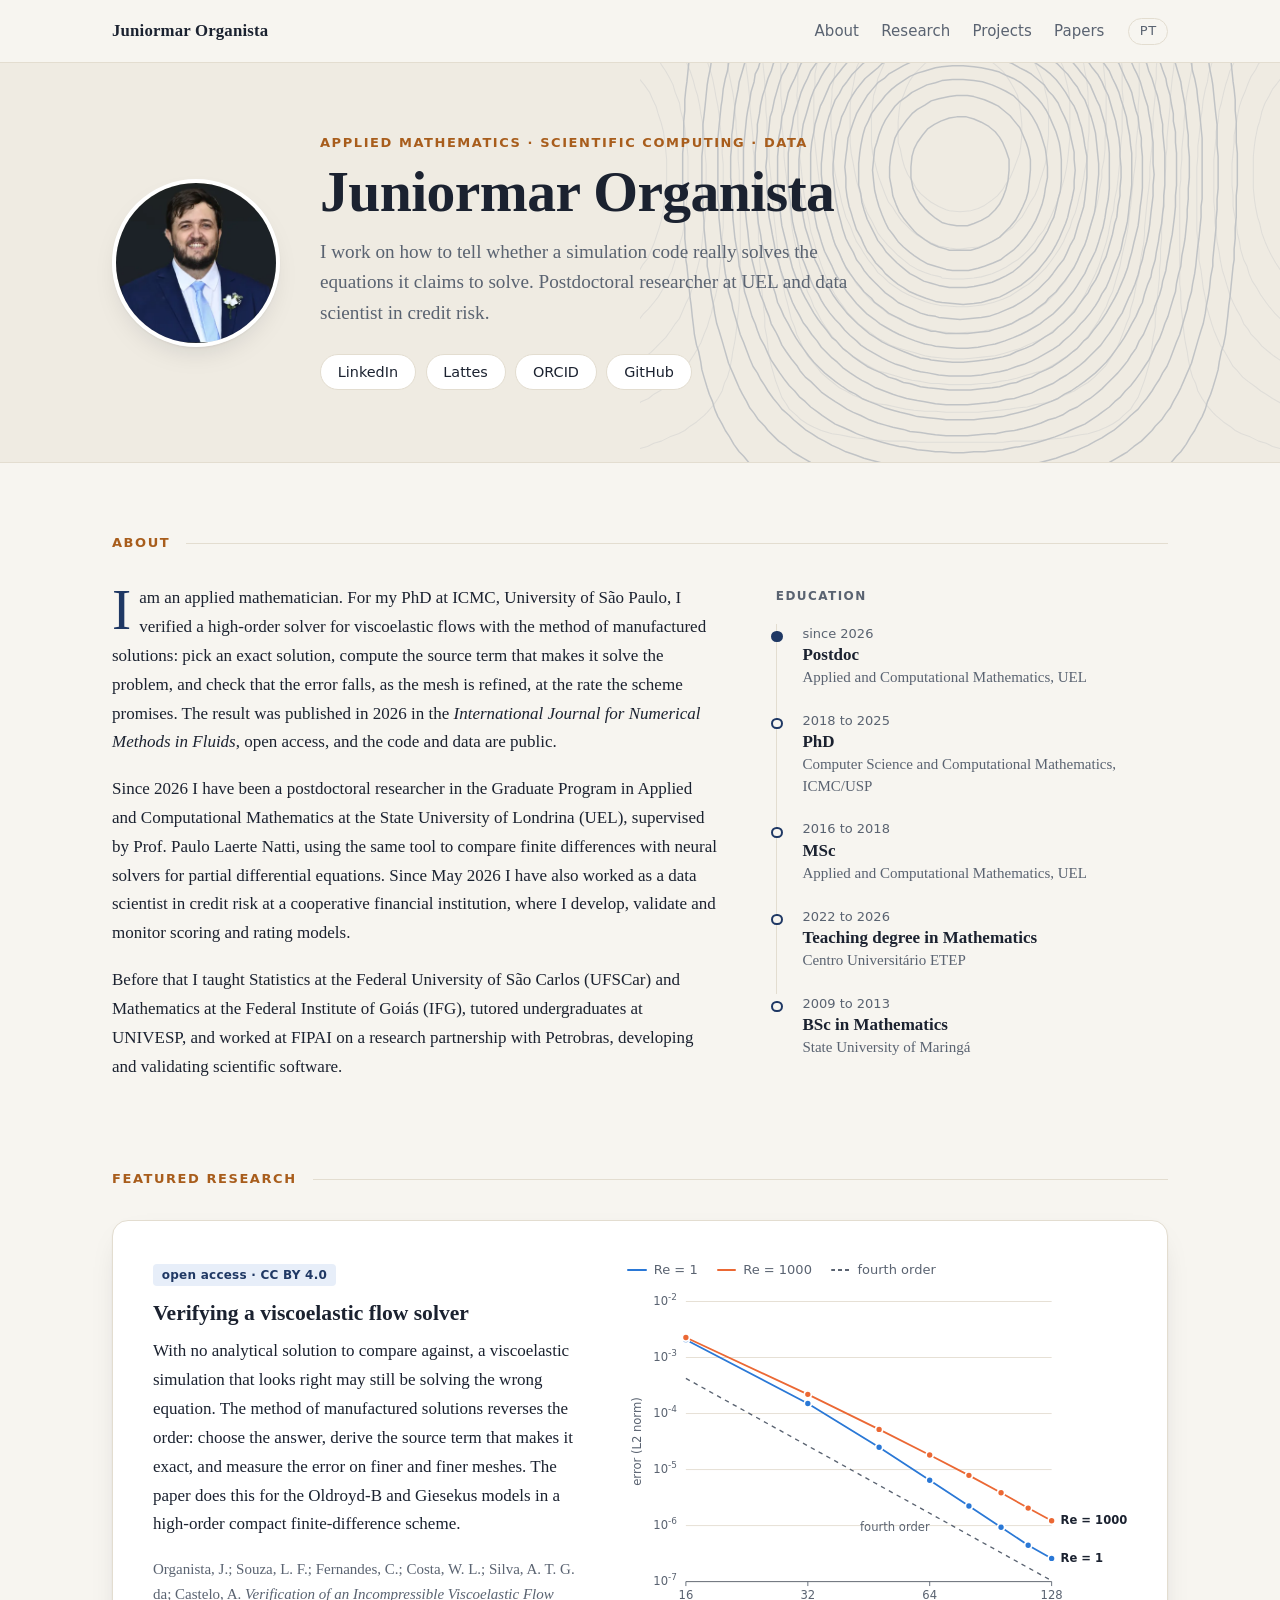
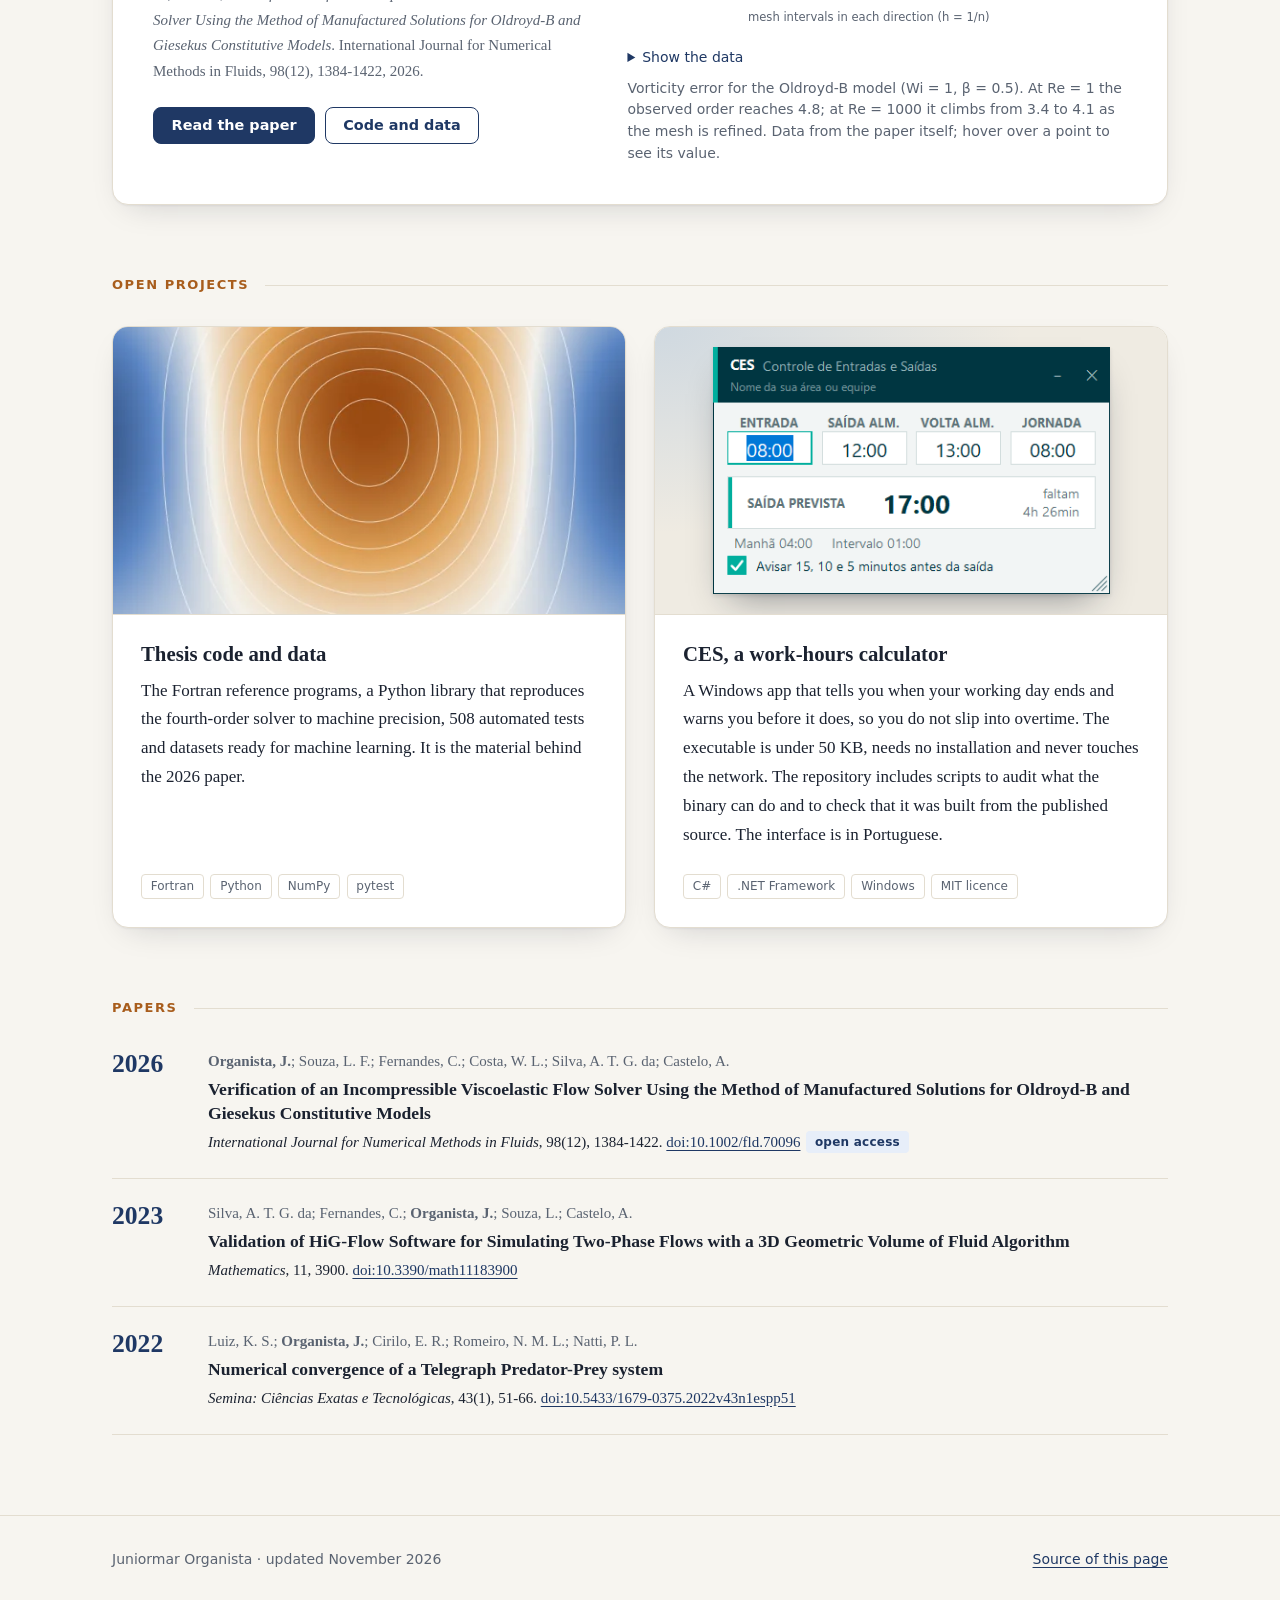
==== commit 475d24fe: "fix: version the stylesheet URL and size the chart on its own in the English page" ====
--- a/en/index.html
+++ b/en/index.html
@@ -10,7 +10,7 @@
   <link rel="alternate" hreflang="en" href="https://juniormarorganista.github.io/en/">
   <link rel="alternate" hreflang="x-default" href="https://juniormarorganista.github.io/">
   <link rel="icon" href="../favicon.svg" type="image/svg+xml">
-  <link rel="stylesheet" href="../estilo.css">
+  <link rel="stylesheet" href="../estilo.css?v=3">
   <meta name="theme-color" content="#f7f5f0" media="(prefers-color-scheme: light)">
   <meta name="theme-color" content="#101318" media="(prefers-color-scheme: dark)">
   <meta property="og:type" content="profile">
@@ -120,54 +120,54 @@
           </div>
           <figure class="figura-grafico">
 <ul class="legenda" aria-hidden="true"><li><span class="amostra s1"></span>Re = 1</li><li><span class="amostra s2"></span>Re = 1000</li><li><span class="amostra ref"></span>fourth order</li></ul>
-<svg class="grafico" viewBox="0 0 560 380" role="img" aria-labelledby="graf-tit-en graf-desc-en">
+<svg class="grafico" width="560" height="380" font-family="system-ui, sans-serif" viewBox="0 0 560 380" role="img" aria-labelledby="graf-tit-en graf-desc-en">
 <title id="graf-tit-en">Vorticity error under mesh refinement, Oldroyd-B model</title>
 <desc id="graf-desc-en">Log-scale chart: the vorticity error falls from about 2 × 10⁻³ to below 10⁻⁶ as the mesh goes from 16 to 128 intervals, following the fourth-order line.</desc>
-<line class="grade" x1="66" x2="476" y1="328.0" y2="328.0"/>
-<text class="rotulo" x="56" y="332.0" text-anchor="end">10<tspan dy='-6' font-size='10'>-7</tspan></text>
-<line class="grade" x1="66" x2="476" y1="265.2" y2="265.2"/>
-<text class="rotulo" x="56" y="269.2" text-anchor="end">10<tspan dy='-6' font-size='10'>-6</tspan></text>
-<line class="grade" x1="66" x2="476" y1="202.4" y2="202.4"/>
-<text class="rotulo" x="56" y="206.4" text-anchor="end">10<tspan dy='-6' font-size='10'>-5</tspan></text>
-<line class="grade" x1="66" x2="476" y1="139.6" y2="139.6"/>
-<text class="rotulo" x="56" y="143.6" text-anchor="end">10<tspan dy='-6' font-size='10'>-4</tspan></text>
-<line class="grade" x1="66" x2="476" y1="76.8" y2="76.8"/>
-<text class="rotulo" x="56" y="80.8" text-anchor="end">10<tspan dy='-6' font-size='10'>-3</tspan></text>
-<line class="grade" x1="66" x2="476" y1="14.0" y2="14.0"/>
-<text class="rotulo" x="56" y="18.0" text-anchor="end">10<tspan dy='-6' font-size='10'>-2</tspan></text>
-<line class="marca" x1="66.0" x2="66.0" y1="328" y2="333"/>
-<text class="rotulo" x="66.0" y="348" text-anchor="middle">16</text>
-<line class="marca" x1="202.7" x2="202.7" y1="328" y2="333"/>
-<text class="rotulo" x="202.7" y="348" text-anchor="middle">32</text>
-<line class="marca" x1="339.3" x2="339.3" y1="328" y2="333"/>
-<text class="rotulo" x="339.3" y="348" text-anchor="middle">64</text>
-<line class="marca" x1="476.0" x2="476.0" y1="328" y2="333"/>
-<text class="rotulo" x="476.0" y="348" text-anchor="middle">128</text>
-<line class="eixo" x1="66" x2="476" y1="328" y2="328"/>
-<text class="rotulo" x="271" y="372" text-anchor="middle">mesh intervals in each direction (h = 1/n)</text>
-<text class="rotulo" transform="translate(16 171) rotate(-90)" text-anchor="middle">error (L2 norm)</text>
-<line class="referencia" x1="66.0" y1="100.2" x2="476.0" y2="327.0"/>
-<text class="rotulo" x="339.3" y="271.4" text-anchor="end">fourth order</text>
-<path class="serie s1" d="M66.0 56.8 L202.7 128.4 L282.6 177.4 L339.3 214.4 L383.3 243.3 L419.3 267.1 L449.7 287.2 L476.0 302.0"/>
-<g class="ponto s1"><title>Re = 1, h = 1/16: 2.08 × 10⁻³</title><circle class="alvo" cx="66.0" cy="56.8" r="11"/><circle cx="66.0" cy="56.8" r="4"/></g>
-<g class="ponto s1"><title>Re = 1, h = 1/32: 1.51 × 10⁻⁴</title><circle class="alvo" cx="202.7" cy="128.4" r="11"/><circle cx="202.7" cy="128.4" r="4"/></g>
-<g class="ponto s1"><title>Re = 1, h = 1/48: 2.50 × 10⁻⁵</title><circle class="alvo" cx="282.6" cy="177.4" r="11"/><circle cx="282.6" cy="177.4" r="4"/></g>
-<g class="ponto s1"><title>Re = 1, h = 1/64: 6.43 × 10⁻⁶</title><circle class="alvo" cx="339.3" cy="214.4" r="11"/><circle cx="339.3" cy="214.4" r="4"/></g>
-<g class="ponto s1"><title>Re = 1, h = 1/80: 2.23 × 10⁻⁶</title><circle class="alvo" cx="383.3" cy="243.3" r="11"/><circle cx="383.3" cy="243.3" r="4"/></g>
-<g class="ponto s1"><title>Re = 1, h = 1/96: 9.34 × 10⁻⁷</title><circle class="alvo" cx="419.3" cy="267.1" r="11"/><circle cx="419.3" cy="267.1" r="4"/></g>
-<g class="ponto s1"><title>Re = 1, h = 1/112: 4.47 × 10⁻⁷</title><circle class="alvo" cx="449.7" cy="287.2" r="11"/><circle cx="449.7" cy="287.2" r="4"/></g>
-<g class="ponto s1"><title>Re = 1, h = 1/128: 2.59 × 10⁻⁷</title><circle class="alvo" cx="476.0" cy="302.0" r="11"/><circle cx="476.0" cy="302.0" r="4"/></g>
-<text class="rotulo forte" x="486.0" y="306.0">Re = 1</text>
-<path class="serie s2" d="M66.0 54.4 L202.7 118.1 L282.6 157.4 L339.3 186.1 L383.3 208.9 L419.3 228.4 L449.7 245.6 L476.0 259.8"/>
-<g class="ponto s2"><title>Re = 1000, h = 1/16: 2.27 × 10⁻³</title><circle class="alvo" cx="66.0" cy="54.4" r="11"/><circle cx="66.0" cy="54.4" r="4"/></g>
-<g class="ponto s2"><title>Re = 1000, h = 1/32: 2.20 × 10⁻⁴</title><circle class="alvo" cx="202.7" cy="118.1" r="11"/><circle cx="202.7" cy="118.1" r="4"/></g>
-<g class="ponto s2"><title>Re = 1000, h = 1/48: 5.20 × 10⁻⁵</title><circle class="alvo" cx="282.6" cy="157.4" r="11"/><circle cx="282.6" cy="157.4" r="4"/></g>
-<g class="ponto s2"><title>Re = 1000, h = 1/64: 1.82 × 10⁻⁵</title><circle class="alvo" cx="339.3" cy="186.1" r="11"/><circle cx="339.3" cy="186.1" r="4"/></g>
-<g class="ponto s2"><title>Re = 1000, h = 1/80: 7.87 × 10⁻⁶</title><circle class="alvo" cx="383.3" cy="208.9" r="11"/><circle cx="383.3" cy="208.9" r="4"/></g>
-<g class="ponto s2"><title>Re = 1000, h = 1/96: 3.85 × 10⁻⁶</title><circle class="alvo" cx="419.3" cy="228.4" r="11"/><circle cx="419.3" cy="228.4" r="4"/></g>
-<g class="ponto s2"><title>Re = 1000, h = 1/112: 2.05 × 10⁻⁶</title><circle class="alvo" cx="449.7" cy="245.6" r="11"/><circle cx="449.7" cy="245.6" r="4"/></g>
-<g class="ponto s2"><title>Re = 1000, h = 1/128: 1.22 × 10⁻⁶</title><circle class="alvo" cx="476.0" cy="259.8" r="11"/><circle cx="476.0" cy="259.8" r="4"/></g>
-<text class="rotulo forte" x="486.0" y="263.8">Re = 1000</text>
+<line class="grade" stroke="#e3ddd0" stroke-width="1" x1="66" x2="476" y1="328.0" y2="328.0"/>
+<text class="rotulo" fill="#5a6371" font-size="13" x="56" y="332.0" text-anchor="end">10<tspan dy='-6' font-size='10'>-7</tspan></text>
+<line class="grade" stroke="#e3ddd0" stroke-width="1" x1="66" x2="476" y1="265.2" y2="265.2"/>
+<text class="rotulo" fill="#5a6371" font-size="13" x="56" y="269.2" text-anchor="end">10<tspan dy='-6' font-size='10'>-6</tspan></text>
+<line class="grade" stroke="#e3ddd0" stroke-width="1" x1="66" x2="476" y1="202.4" y2="202.4"/>
+<text class="rotulo" fill="#5a6371" font-size="13" x="56" y="206.4" text-anchor="end">10<tspan dy='-6' font-size='10'>-5</tspan></text>
+<line class="grade" stroke="#e3ddd0" stroke-width="1" x1="66" x2="476" y1="139.6" y2="139.6"/>
+<text class="rotulo" fill="#5a6371" font-size="13" x="56" y="143.6" text-anchor="end">10<tspan dy='-6' font-size='10'>-4</tspan></text>
+<line class="grade" stroke="#e3ddd0" stroke-width="1" x1="66" x2="476" y1="76.8" y2="76.8"/>
+<text class="rotulo" fill="#5a6371" font-size="13" x="56" y="80.8" text-anchor="end">10<tspan dy='-6' font-size='10'>-3</tspan></text>
+<line class="grade" stroke="#e3ddd0" stroke-width="1" x1="66" x2="476" y1="14.0" y2="14.0"/>
+<text class="rotulo" fill="#5a6371" font-size="13" x="56" y="18.0" text-anchor="end">10<tspan dy='-6' font-size='10'>-2</tspan></text>
+<line class="marca" stroke="#5a6371" x1="66.0" x2="66.0" y1="328" y2="333"/>
+<text class="rotulo" fill="#5a6371" font-size="13" x="66.0" y="348" text-anchor="middle">16</text>
+<line class="marca" stroke="#5a6371" x1="202.7" x2="202.7" y1="328" y2="333"/>
+<text class="rotulo" fill="#5a6371" font-size="13" x="202.7" y="348" text-anchor="middle">32</text>
+<line class="marca" stroke="#5a6371" x1="339.3" x2="339.3" y1="328" y2="333"/>
+<text class="rotulo" fill="#5a6371" font-size="13" x="339.3" y="348" text-anchor="middle">64</text>
+<line class="marca" stroke="#5a6371" x1="476.0" x2="476.0" y1="328" y2="333"/>
+<text class="rotulo" fill="#5a6371" font-size="13" x="476.0" y="348" text-anchor="middle">128</text>
+<line class="eixo" stroke="#5a6371" x1="66" x2="476" y1="328" y2="328"/>
+<text class="rotulo" fill="#5a6371" font-size="13" x="271" y="372" text-anchor="middle">mesh intervals in each direction (h = 1/n)</text>
+<text class="rotulo" fill="#5a6371" font-size="13" transform="translate(16 171) rotate(-90)" text-anchor="middle">error (L2 norm)</text>
+<line class="referencia" stroke="#5a6371" stroke-width="1.5" stroke-dasharray="5 5" x1="66.0" y1="100.2" x2="476.0" y2="327.0"/>
+<text class="rotulo" fill="#5a6371" font-size="13" x="339.3" y="271.4" text-anchor="end">fourth order</text>
+<path class="serie s1" fill="none" stroke="#2a78d6" stroke-width="2" d="M66.0 56.8 L202.7 128.4 L282.6 177.4 L339.3 214.4 L383.3 243.3 L419.3 267.1 L449.7 287.2 L476.0 302.0"/>
+<g class="ponto s1" fill="#2a78d6" stroke="#ffffff" stroke-width="2"><title>Re = 1, h = 1/16: 2.08 × 10⁻³</title><circle class="alvo" fill="transparent" stroke="none" cx="66.0" cy="56.8" r="11"/><circle cx="66.0" cy="56.8" r="4"/></g>
+<g class="ponto s1" fill="#2a78d6" stroke="#ffffff" stroke-width="2"><title>Re = 1, h = 1/32: 1.51 × 10⁻⁴</title><circle class="alvo" fill="transparent" stroke="none" cx="202.7" cy="128.4" r="11"/><circle cx="202.7" cy="128.4" r="4"/></g>
+<g class="ponto s1" fill="#2a78d6" stroke="#ffffff" stroke-width="2"><title>Re = 1, h = 1/48: 2.50 × 10⁻⁵</title><circle class="alvo" fill="transparent" stroke="none" cx="282.6" cy="177.4" r="11"/><circle cx="282.6" cy="177.4" r="4"/></g>
+<g class="ponto s1" fill="#2a78d6" stroke="#ffffff" stroke-width="2"><title>Re = 1, h = 1/64: 6.43 × 10⁻⁶</title><circle class="alvo" fill="transparent" stroke="none" cx="339.3" cy="214.4" r="11"/><circle cx="339.3" cy="214.4" r="4"/></g>
+<g class="ponto s1" fill="#2a78d6" stroke="#ffffff" stroke-width="2"><title>Re = 1, h = 1/80: 2.23 × 10⁻⁶</title><circle class="alvo" fill="transparent" stroke="none" cx="383.3" cy="243.3" r="11"/><circle cx="383.3" cy="243.3" r="4"/></g>
+<g class="ponto s1" fill="#2a78d6" stroke="#ffffff" stroke-width="2"><title>Re = 1, h = 1/96: 9.34 × 10⁻⁷</title><circle class="alvo" fill="transparent" stroke="none" cx="419.3" cy="267.1" r="11"/><circle cx="419.3" cy="267.1" r="4"/></g>
+<g class="ponto s1" fill="#2a78d6" stroke="#ffffff" stroke-width="2"><title>Re = 1, h = 1/112: 4.47 × 10⁻⁷</title><circle class="alvo" fill="transparent" stroke="none" cx="449.7" cy="287.2" r="11"/><circle cx="449.7" cy="287.2" r="4"/></g>
+<g class="ponto s1" fill="#2a78d6" stroke="#ffffff" stroke-width="2"><title>Re = 1, h = 1/128: 2.59 × 10⁻⁷</title><circle class="alvo" fill="transparent" stroke="none" cx="476.0" cy="302.0" r="11"/><circle cx="476.0" cy="302.0" r="4"/></g>
+<text class="rotulo forte" fill="#1b2230" font-size="13" font-weight="600" x="486.0" y="306.0">Re = 1</text>
+<path class="serie s2" fill="none" stroke="#eb6834" stroke-width="2" d="M66.0 54.4 L202.7 118.1 L282.6 157.4 L339.3 186.1 L383.3 208.9 L419.3 228.4 L449.7 245.6 L476.0 259.8"/>
+<g class="ponto s2" fill="#eb6834" stroke="#ffffff" stroke-width="2"><title>Re = 1000, h = 1/16: 2.27 × 10⁻³</title><circle class="alvo" fill="transparent" stroke="none" cx="66.0" cy="54.4" r="11"/><circle cx="66.0" cy="54.4" r="4"/></g>
+<g class="ponto s2" fill="#eb6834" stroke="#ffffff" stroke-width="2"><title>Re = 1000, h = 1/32: 2.20 × 10⁻⁴</title><circle class="alvo" fill="transparent" stroke="none" cx="202.7" cy="118.1" r="11"/><circle cx="202.7" cy="118.1" r="4"/></g>
+<g class="ponto s2" fill="#eb6834" stroke="#ffffff" stroke-width="2"><title>Re = 1000, h = 1/48: 5.20 × 10⁻⁵</title><circle class="alvo" fill="transparent" stroke="none" cx="282.6" cy="157.4" r="11"/><circle cx="282.6" cy="157.4" r="4"/></g>
+<g class="ponto s2" fill="#eb6834" stroke="#ffffff" stroke-width="2"><title>Re = 1000, h = 1/64: 1.82 × 10⁻⁵</title><circle class="alvo" fill="transparent" stroke="none" cx="339.3" cy="186.1" r="11"/><circle cx="339.3" cy="186.1" r="4"/></g>
+<g class="ponto s2" fill="#eb6834" stroke="#ffffff" stroke-width="2"><title>Re = 1000, h = 1/80: 7.87 × 10⁻⁶</title><circle class="alvo" fill="transparent" stroke="none" cx="383.3" cy="208.9" r="11"/><circle cx="383.3" cy="208.9" r="4"/></g>
+<g class="ponto s2" fill="#eb6834" stroke="#ffffff" stroke-width="2"><title>Re = 1000, h = 1/96: 3.85 × 10⁻⁶</title><circle class="alvo" fill="transparent" stroke="none" cx="419.3" cy="228.4" r="11"/><circle cx="419.3" cy="228.4" r="4"/></g>
+<g class="ponto s2" fill="#eb6834" stroke="#ffffff" stroke-width="2"><title>Re = 1000, h = 1/112: 2.05 × 10⁻⁶</title><circle class="alvo" fill="transparent" stroke="none" cx="449.7" cy="245.6" r="11"/><circle cx="449.7" cy="245.6" r="4"/></g>
+<g class="ponto s2" fill="#eb6834" stroke="#ffffff" stroke-width="2"><title>Re = 1000, h = 1/128: 1.22 × 10⁻⁶</title><circle class="alvo" fill="transparent" stroke="none" cx="476.0" cy="259.8" r="11"/><circle cx="476.0" cy="259.8" r="4"/></g>
+<text class="rotulo forte" fill="#1b2230" font-size="13" font-weight="600" x="486.0" y="263.8">Re = 1000</text>
 </svg>
 <details class="dados"><summary>Show the data</summary><table><thead><tr><th>n</th><th>Re = 1</th><th>Re = 1000</th></tr></thead><tbody><tr><td>16</td><td>2.08 × 10⁻³</td><td>2.27 × 10⁻³</td></tr><tr><td>32</td><td>1.51 × 10⁻⁴</td><td>2.20 × 10⁻⁴</td></tr><tr><td>48</td><td>2.50 × 10⁻⁵</td><td>5.20 × 10⁻⁵</td></tr><tr><td>64</td><td>6.43 × 10⁻⁶</td><td>1.82 × 10⁻⁵</td></tr><tr><td>80</td><td>2.23 × 10⁻⁶</td><td>7.87 × 10⁻⁶</td></tr><tr><td>96</td><td>9.34 × 10⁻⁷</td><td>3.85 × 10⁻⁶</td></tr><tr><td>112</td><td>4.47 × 10⁻⁷</td><td>2.05 × 10⁻⁶</td></tr><tr><td>128</td><td>2.59 × 10⁻⁷</td><td>1.22 × 10⁻⁶</td></tr></tbody></table></details>
             <figcaption>Vorticity error for the Oldroyd-B model (Wi = 1, β = 0.5). At Re = 1 the observed order reaches 4.8; at Re = 1000 it climbs from 3.4 to 4.1 as the mesh is refined. Data from the paper itself; hover over a point to see its value.</figcaption>
--- a/estilo.css
+++ b/estilo.css
@@ -597,35 +597,43 @@
   overflow: hidden;
 }
 
+/* A moldura tem altura fixa pela proporção. Sem `min-height: 0` o aspect-ratio cede
+   ao conteúdo, e a imagem quadrada da tese saía com 512 px de altura. A imagem fica
+   posicionada dentro da moldura, então nunca a empurra. */
 .projeto .imagem {
-  display: grid;
-  place-items: center;
+  position: relative;
   aspect-ratio: 16 / 9;
+  min-height: 0;
   overflow: hidden;
   border-bottom: 1px solid var(--linha);
   background: var(--superficie-2);
 }
 
 .projeto .imagem img {
+  position: absolute;
+  inset: 0;
   width: 100%;
   height: 100%;
   object-fit: cover;
+  object-position: 50% 30%;
 }
 
 .projeto .imagem.janela {
-  padding: 1.5rem;
   background:
     radial-gradient(120% 120% at 0% 0%, rgb(42 120 214 / 16%), transparent 60%),
     var(--superficie-2);
 }
 
+/* Captura de tela: tamanho natural quando cabe (texto nítido), reduzida só quando a
+   moldura é menor; centrada pela margem automática. */
 .projeto .imagem.janela img {
   width: auto;
   height: auto;
-  max-height: 100%;
-  border-radius: 6px;
-  box-shadow: 0 2px 4px rgb(16 24 40 / 12%), 0 18px 40px -18px rgb(16 24 40 / 45%);
+  max-width: 86%;
+  max-height: 86%;
+  margin: auto;
   object-fit: contain;
+  box-shadow: 0 2px 4px rgb(16 24 40 / 12%), 0 18px 36px -16px rgb(16 24 40 / 45%);
 }
 
 .projeto .corpo {
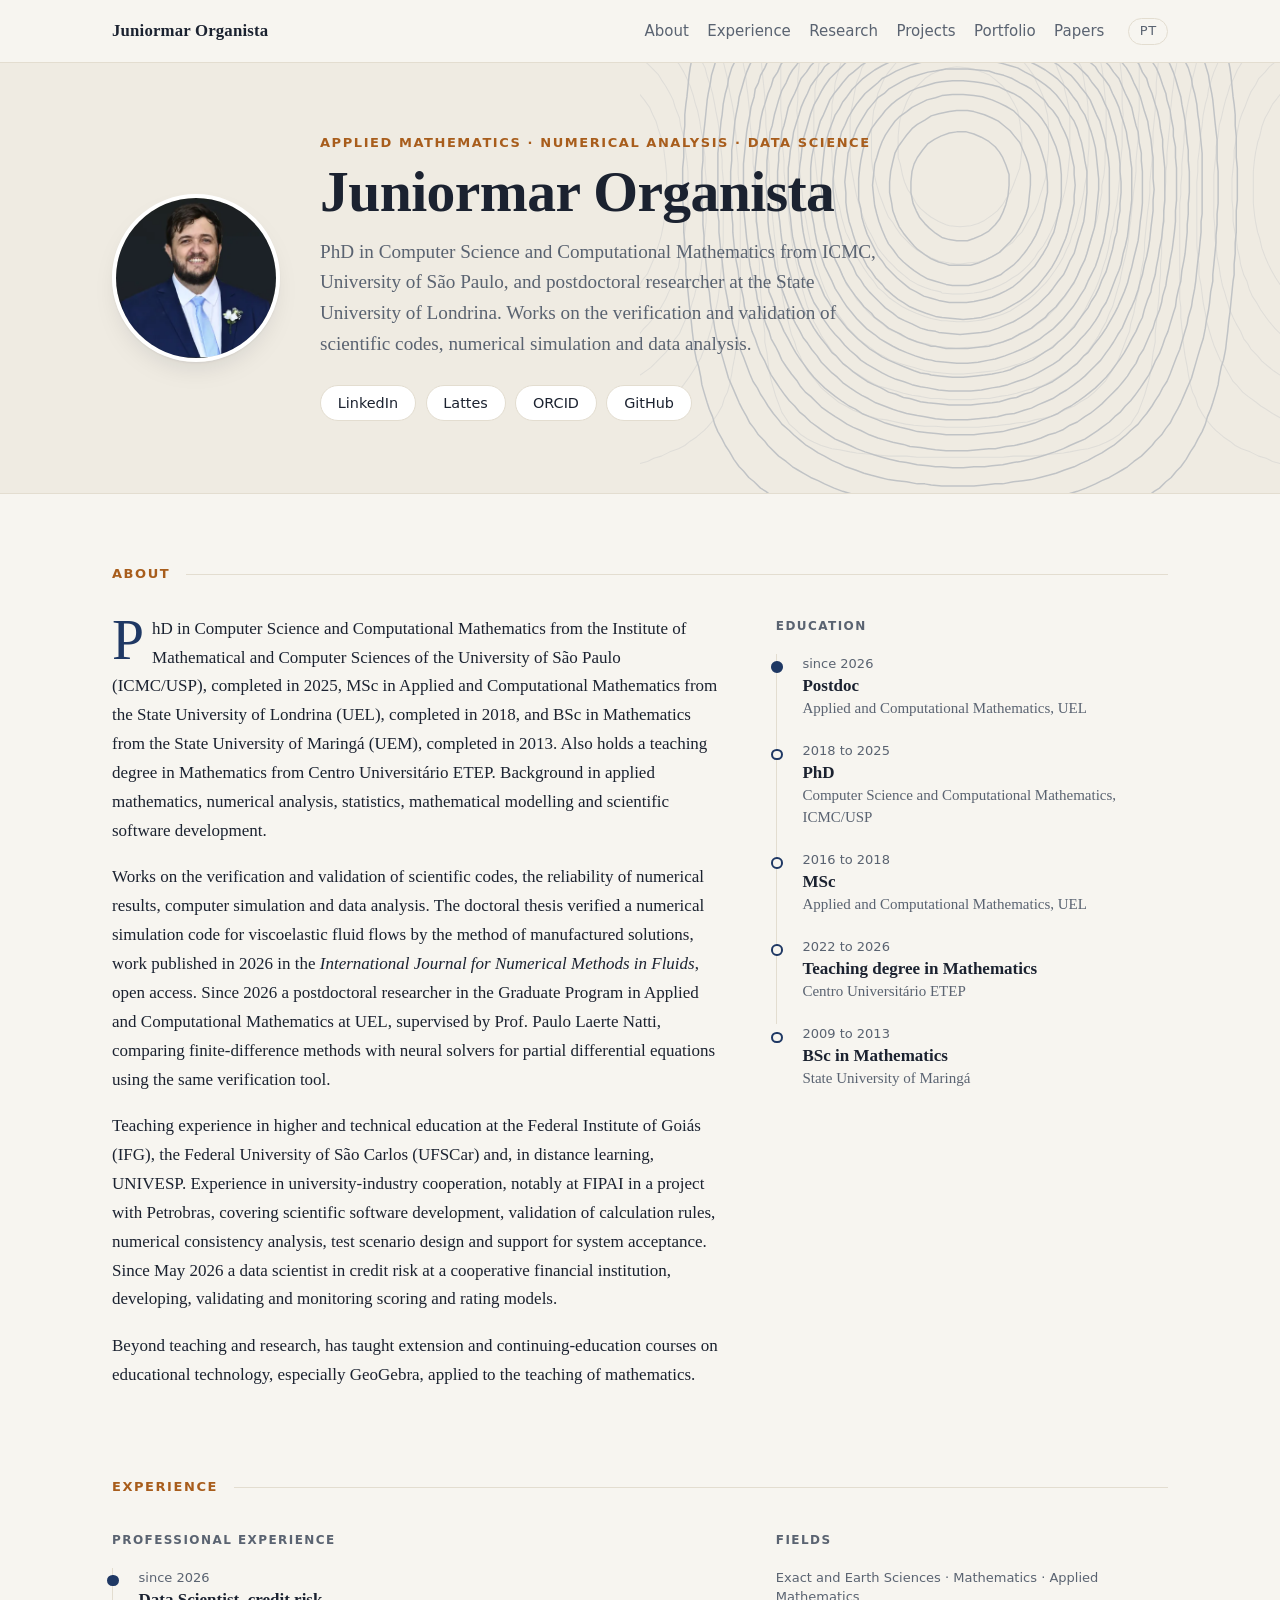
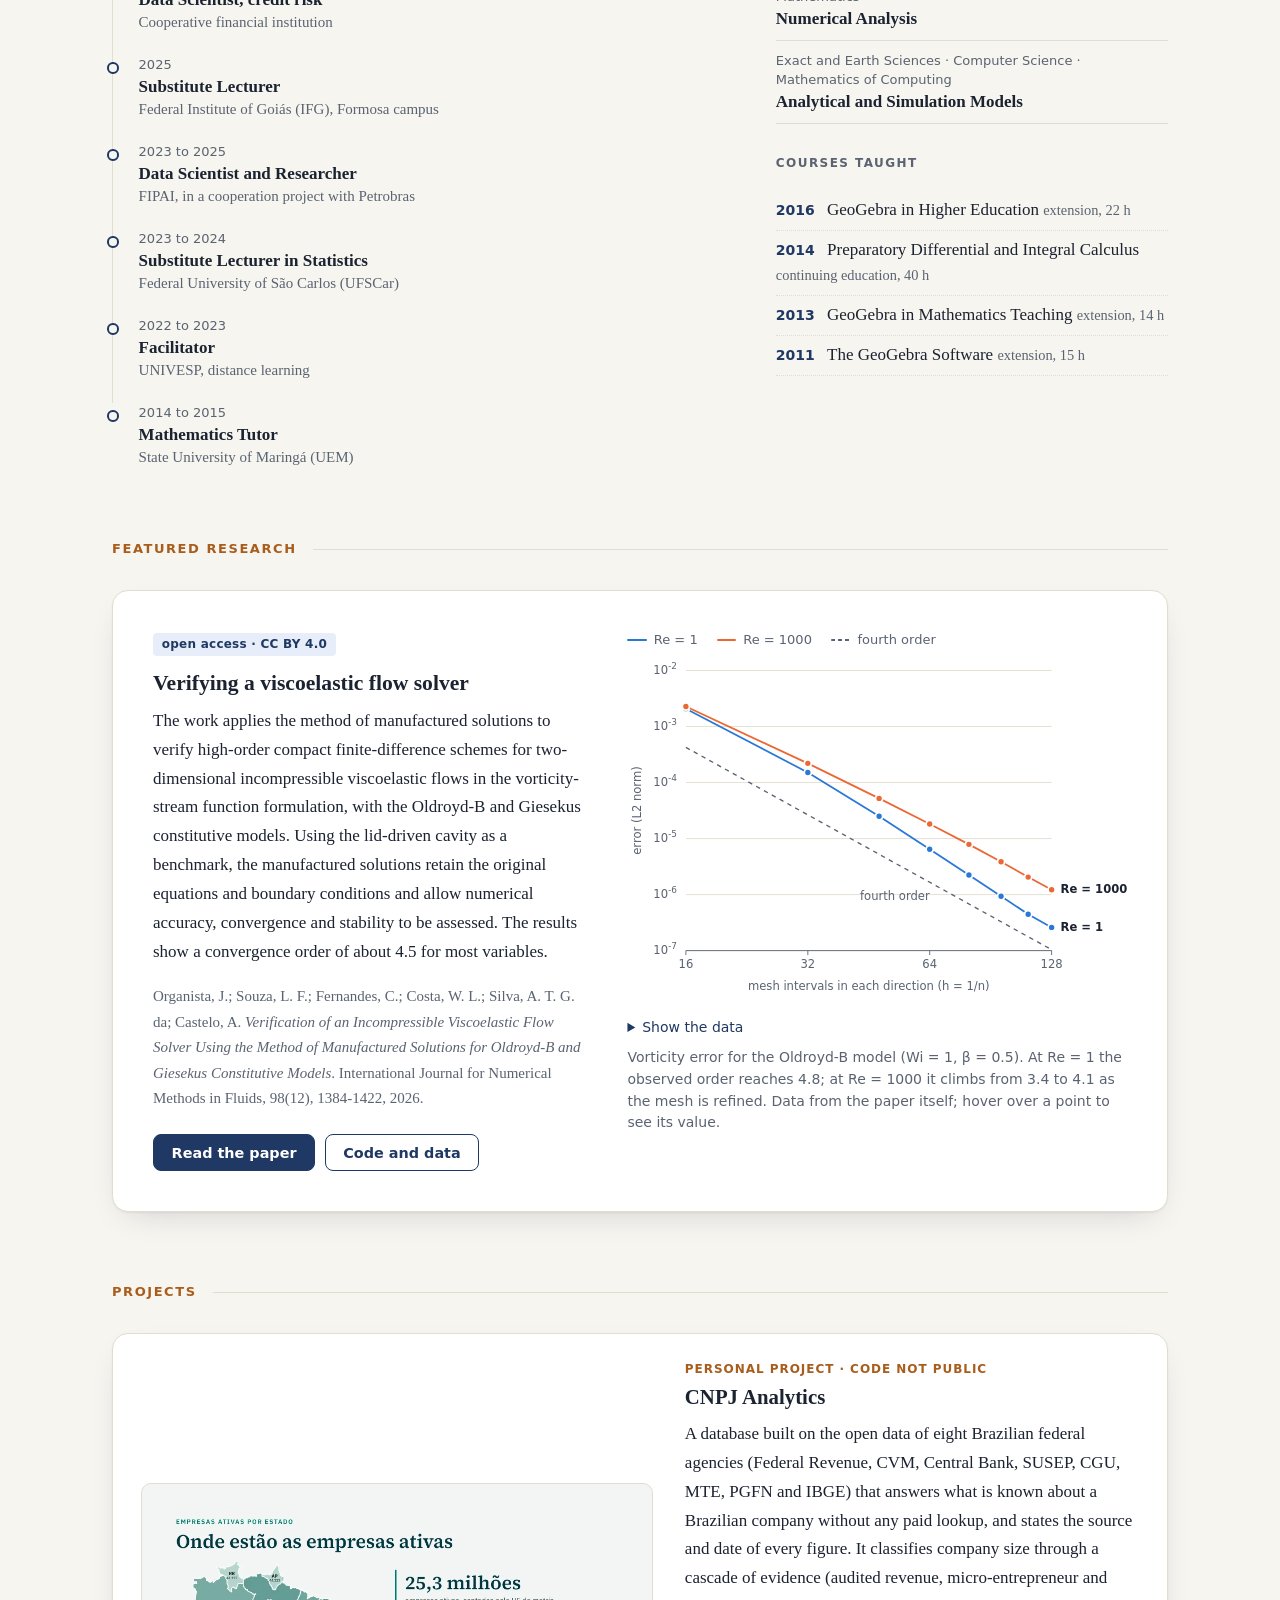
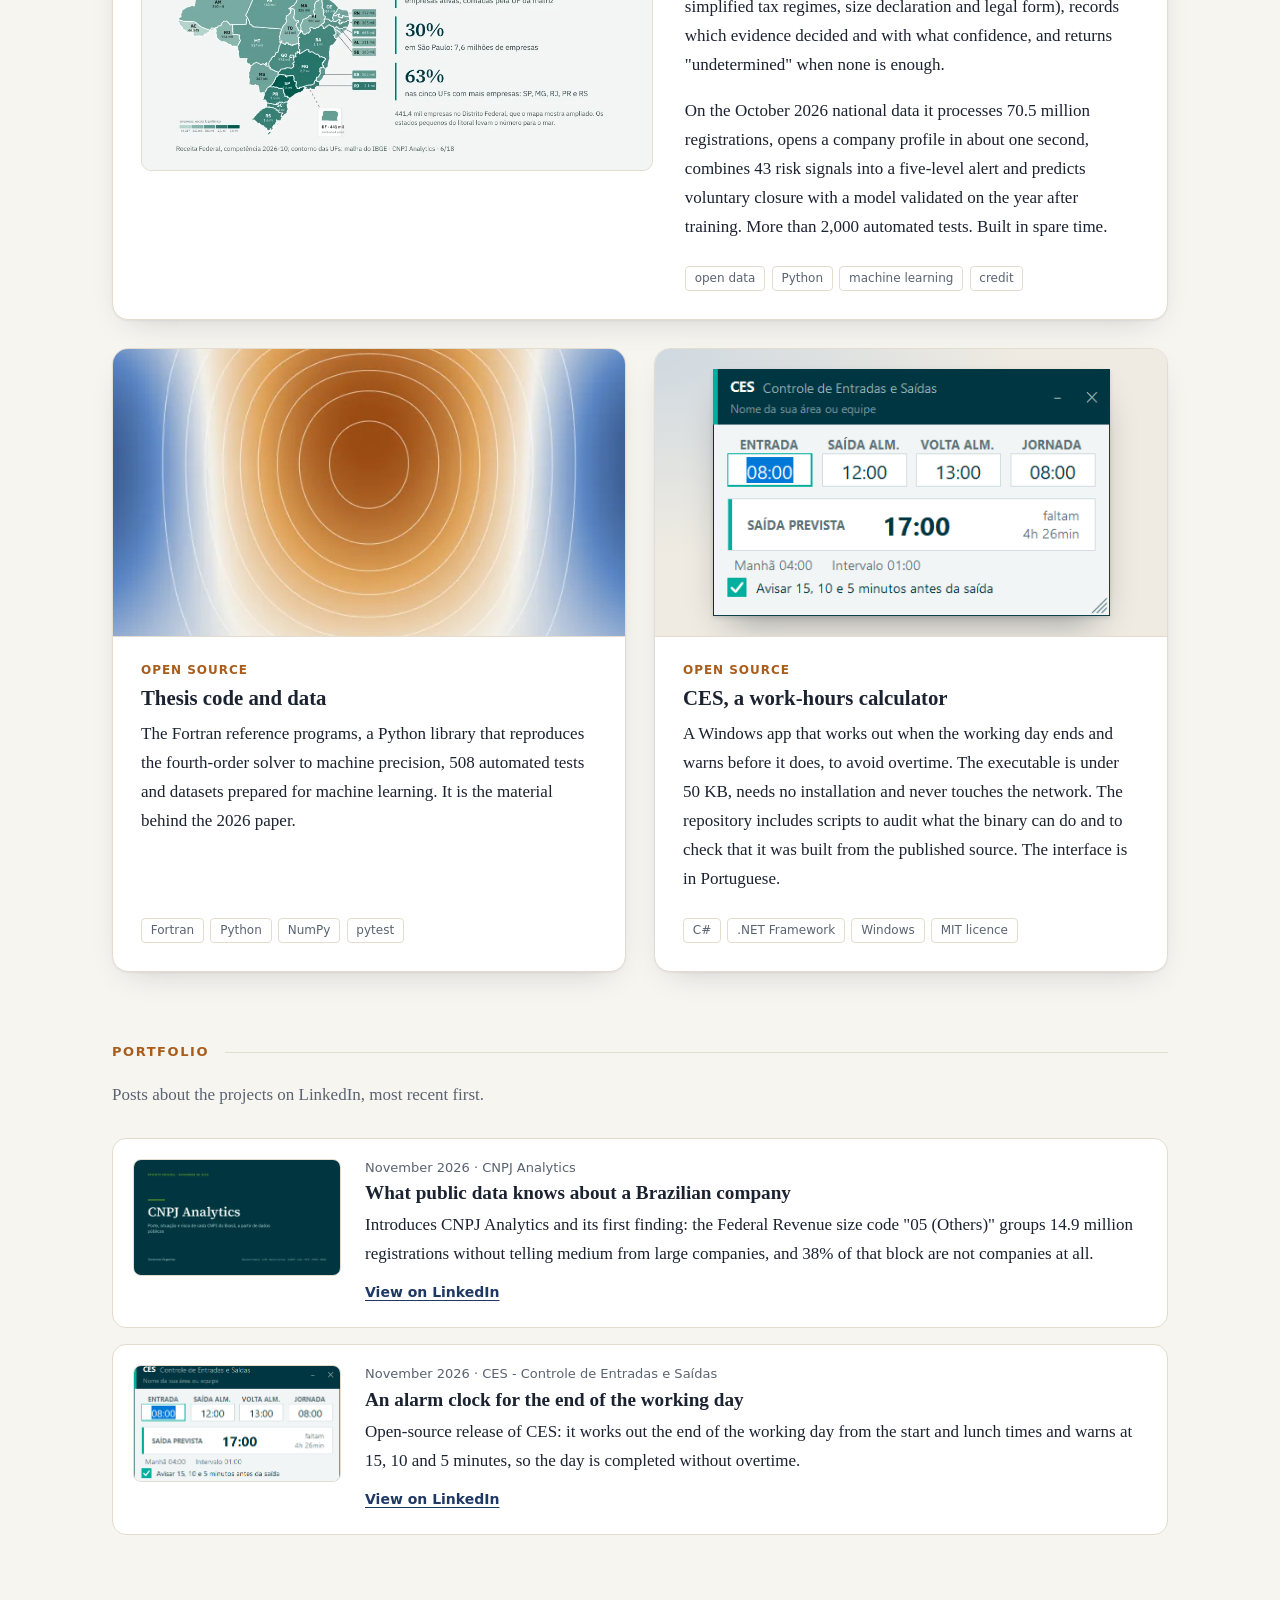
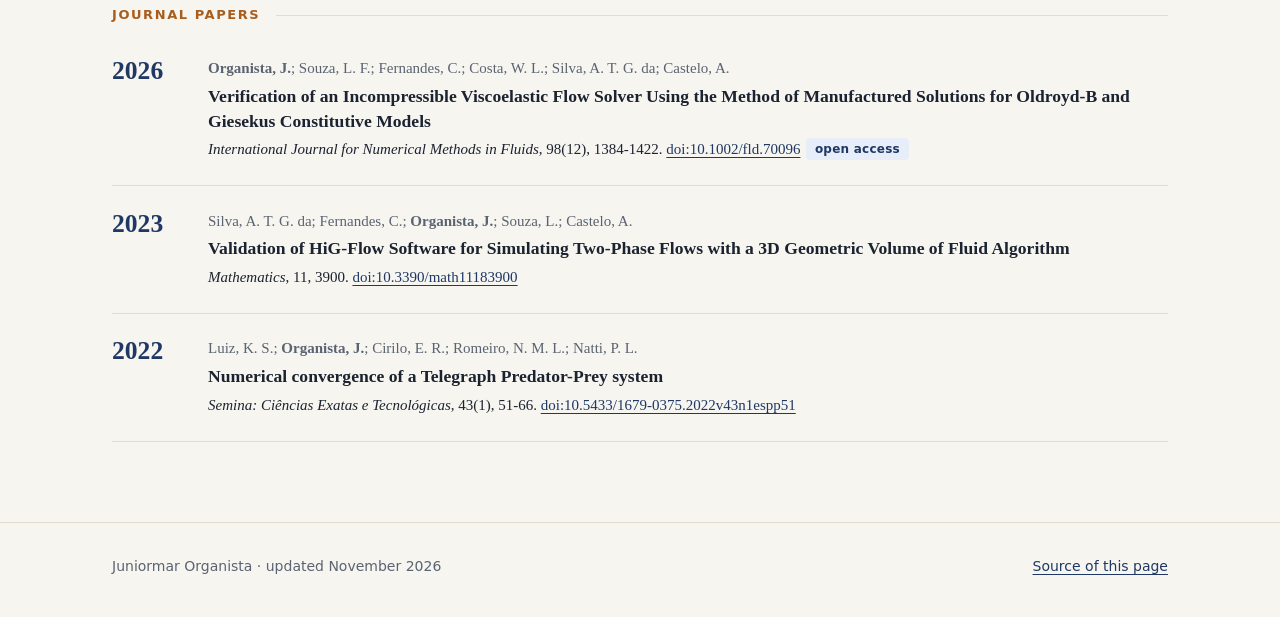
==== commit 66388ec7: "rewrite the English page to match the Portuguese one" ====
--- a/en/index.html
+++ b/en/index.html
@@ -4,18 +4,18 @@
   <meta charset="utf-8">
   <meta name="viewport" content="width=device-width, initial-scale=1">
   <title>Juniormar Organista</title>
-  <meta name="description" content="Applied mathematician: verification of numerical simulation codes, postdoctoral research at UEL and data science in credit risk. Papers, open projects and academic profiles.">
+  <meta name="description" content="PhD in Computer Science and Computational Mathematics (ICMC/USP) and postdoctoral researcher at the State University of Londrina. Verification and validation of scientific codes, numerical simulation and data analysis. Papers, projects and portfolio.">
   <link rel="canonical" href="https://juniormarorganista.github.io/en/">
   <link rel="alternate" hreflang="pt-BR" href="https://juniormarorganista.github.io/">
   <link rel="alternate" hreflang="en" href="https://juniormarorganista.github.io/en/">
   <link rel="alternate" hreflang="x-default" href="https://juniormarorganista.github.io/">
   <link rel="icon" href="../favicon.svg" type="image/svg+xml">
-  <link rel="stylesheet" href="../estilo.css?v=3">
+  <link rel="stylesheet" href="../estilo.css?v=4">
   <meta name="theme-color" content="#f7f5f0" media="(prefers-color-scheme: light)">
   <meta name="theme-color" content="#101318" media="(prefers-color-scheme: dark)">
   <meta property="og:type" content="profile">
   <meta property="og:title" content="Juniormar Organista">
-  <meta property="og:description" content="Applied mathematician: numerical code verification, postdoctoral research at UEL and data science in credit risk.">
+  <meta property="og:description" content="PhD from ICMC/USP and postdoctoral researcher at UEL. Verification and validation of scientific codes, numerical simulation and data analysis.">
   <meta property="og:url" content="https://juniormarorganista.github.io/en/">
   <meta property="og:image" content="https://juniormarorganista.github.io/img/og.png">
   <meta property="og:image:width" content="1200">
@@ -55,8 +55,10 @@
     <a class="marca" href="./">Juniormar Organista</a>
     <nav aria-label="Sections">
       <a href="#about">About</a>
+      <a href="#experience">Experience</a>
       <a href="#research">Research</a>
       <a href="#projects">Projects</a>
+      <a href="#portfolio">Portfolio</a>
       <a href="#papers">Papers</a>
     </nav>
     <a class="idioma" href="../" hreflang="pt-BR" lang="pt-BR" title="Versão em português">PT</a>
@@ -67,9 +69,9 @@
     <div class="conteiner">
       <img class="retrato" src="../img/retrato.webp" width="168" height="168" alt="Portrait of Juniormar Organista">
       <div>
-        <p class="sobretitulo">Applied mathematics · Scientific computing · Data</p>
+        <p class="sobretitulo">Applied Mathematics · Numerical Analysis · Data Science</p>
         <h1 id="name">Juniormar Organista</h1>
-        <p class="chamada">I work on how to tell whether a simulation code really solves the equations it claims to solve. Postdoctoral researcher at UEL and data scientist in credit risk.</p>
+        <p class="chamada">PhD in Computer Science and Computational Mathematics from ICMC, University of São Paulo, and postdoctoral researcher at the State University of Londrina. Works on the verification and validation of scientific codes, numerical simulation and data analysis.</p>
         <ul class="perfis" aria-label="Profiles">
           <li><a rel="me" href="https://www.linkedin.com/in/juniormar-organista-1762802a">LinkedIn</a></li>
           <li><a rel="me" href="http://lattes.cnpq.br/1314750070962728">Lattes</a></li>
@@ -86,9 +88,10 @@
         <h2 id="title-about">About</h2>
         <div class="duas-colunas">
           <div class="texto-corrido">
-            <p>I am an applied mathematician. For my PhD at ICMC, University of São Paulo, I verified a high-order solver for viscoelastic flows with the method of manufactured solutions: pick an exact solution, compute the source term that makes it solve the problem, and check that the error falls, as the mesh is refined, at the rate the scheme promises. The result was published in 2026 in the <cite>International Journal for Numerical Methods in Fluids</cite>, open access, and the code and data are public.</p>
-            <p>Since 2026 I have been a postdoctoral researcher in the Graduate Program in Applied and Computational Mathematics at the State University of Londrina (UEL), supervised by Prof. Paulo Laerte Natti, using the same tool to compare finite differences with neural solvers for partial differential equations. Since May 2026 I have also worked as a data scientist in credit risk at a cooperative financial institution, where I develop, validate and monitor scoring and rating models.</p>
-            <p>Before that I taught Statistics at the Federal University of São Carlos (UFSCar) and Mathematics at the Federal Institute of Goiás (IFG), tutored undergraduates at UNIVESP, and worked at FIPAI on a research partnership with Petrobras, developing and validating scientific software.</p>
+            <p>PhD in Computer Science and Computational Mathematics from the Institute of Mathematical and Computer Sciences of the University of São Paulo (ICMC/USP), completed in 2025, MSc in Applied and Computational Mathematics from the State University of Londrina (UEL), completed in 2018, and BSc in Mathematics from the State University of Maringá (UEM), completed in 2013. Also holds a teaching degree in Mathematics from Centro Universitário ETEP. Background in applied mathematics, numerical analysis, statistics, mathematical modelling and scientific software development.</p>
+            <p>Works on the verification and validation of scientific codes, the reliability of numerical results, computer simulation and data analysis. The doctoral thesis verified a numerical simulation code for viscoelastic fluid flows by the method of manufactured solutions, work published in 2026 in the <cite>International Journal for Numerical Methods in Fluids</cite>, open access. Since 2026 a postdoctoral researcher in the Graduate Program in Applied and Computational Mathematics at UEL, supervised by Prof. Paulo Laerte Natti, comparing finite-difference methods with neural solvers for partial differential equations using the same verification tool.</p>
+            <p>Teaching experience in higher and technical education at the Federal Institute of Goiás (IFG), the Federal University of São Carlos (UFSCar) and, in distance learning, UNIVESP. Experience in university-industry cooperation, notably at FIPAI in a project with Petrobras, covering scientific software development, validation of calculation rules, numerical consistency analysis, test scenario design and support for system acceptance. Since May 2026 a data scientist in credit risk at a cooperative financial institution, developing, validating and monitoring scoring and rating models.</p>
+            <p>Beyond teaching and research, has taught extension and continuing-education courses on educational technology, especially GeoGebra, applied to the teaching of mathematics.</p>
           </div>
           <aside aria-labelledby="title-education">
             <p class="subtitulo" id="title-education">Education</p>
@@ -104,6 +107,39 @@
       </div>
     </section>
 
+    <section class="secao" id="experience" aria-labelledby="title-experience">
+      <div class="conteiner">
+        <h2 id="title-experience">Experience</h2>
+        <div class="duas-colunas">
+          <div>
+            <p class="subtitulo">Professional experience</p>
+            <ol class="linha-do-tempo">
+              <li><span class="periodo">since 2026</span><span class="grau">Data Scientist, credit risk</span><span class="lugar">Cooperative financial institution</span></li>
+              <li><span class="periodo">2025</span><span class="grau">Substitute Lecturer</span><span class="lugar">Federal Institute of Goiás (IFG), Formosa campus</span></li>
+              <li><span class="periodo">2023 to 2025</span><span class="grau">Data Scientist and Researcher</span><span class="lugar">FIPAI, in a cooperation project with Petrobras</span></li>
+              <li><span class="periodo">2023 to 2024</span><span class="grau">Substitute Lecturer in Statistics</span><span class="lugar">Federal University of São Carlos (UFSCar)</span></li>
+              <li><span class="periodo">2022 to 2023</span><span class="grau">Facilitator</span><span class="lugar">UNIVESP, distance learning</span></li>
+              <li><span class="periodo">2014 to 2015</span><span class="grau">Mathematics Tutor</span><span class="lugar">State University of Maringá (UEM)</span></li>
+            </ol>
+          </div>
+          <div>
+            <p class="subtitulo">Fields</p>
+            <ul class="areas">
+              <li><span>Exact and Earth Sciences · Mathematics · Applied Mathematics</span><strong>Numerical Analysis</strong></li>
+              <li><span>Exact and Earth Sciences · Computer Science · Mathematics of Computing</span><strong>Analytical and Simulation Models</strong></li>
+            </ul>
+            <p class="subtitulo">Courses taught</p>
+            <ul class="cursos">
+              <li><span class="periodo">2016</span>GeoGebra in Higher Education <span class="lugar">extension, 22 h</span></li>
+              <li><span class="periodo">2014</span>Preparatory Differential and Integral Calculus <span class="lugar">continuing education, 40 h</span></li>
+              <li><span class="periodo">2013</span>GeoGebra in Mathematics Teaching <span class="lugar">extension, 14 h</span></li>
+              <li><span class="periodo">2011</span>The GeoGebra Software <span class="lugar">extension, 15 h</span></li>
+            </ul>
+          </div>
+        </div>
+      </div>
+    </section>
+
     <section class="secao" id="research" aria-labelledby="title-research">
       <div class="conteiner">
         <h2 id="title-research">Featured research</h2>
@@ -111,7 +147,7 @@
           <div>
             <span class="selo">open access · CC BY 4.0</span>
             <h3>Verifying a viscoelastic flow solver</h3>
-            <p>With no analytical solution to compare against, a viscoelastic simulation that looks right may still be solving the wrong equation. The method of manufactured solutions reverses the order: choose the answer, derive the source term that makes it exact, and measure the error on finer and finer meshes. The paper does this for the Oldroyd-B and Giesekus models in a high-order compact finite-difference scheme.</p>
+            <p>The work applies the method of manufactured solutions to verify high-order compact finite-difference schemes for two-dimensional incompressible viscoelastic flows in the vorticity-stream function formulation, with the Oldroyd-B and Giesekus constitutive models. Using the lid-driven cavity as a benchmark, the manufactured solutions retain the original equations and boundary conditions and allow numerical accuracy, convergence and stability to be assessed. The results show a convergence order of about 4.5 for most variables.</p>
             <p class="citacao">Organista, J.; Souza, L. F.; Fernandes, C.; Costa, W. L.; Silva, A. T. G. da; Castelo, A. <cite>Verification of an Incompressible Viscoelastic Flow Solver Using the Method of Manufactured Solutions for Oldroyd-B and Giesekus Constitutive Models</cite>. International Journal for Numerical Methods in Fluids, 98(12), 1384-1422, 2026.</p>
             <div class="botoes">
               <a class="botao" href="https://doi.org/10.1002/fld.70096">Read the paper</a>
@@ -178,15 +214,30 @@
 
     <section class="secao" id="projects" aria-labelledby="title-projects">
       <div class="conteiner">
-        <h2 id="title-projects">Open projects</h2>
+        <h2 id="title-projects">Projects</h2>
         <div class="projetos">
+          <article class="cartao projeto largo">
+            <div class="imagem">
+              <img src="../img/cnpj-mapa.webp" width="960" height="540" loading="lazy" alt="Map of Brazil with active companies by state: 25.3 million in total, 30% in São Paulo, October 2026 data">
+            </div>
+            <div class="corpo">
+              <p class="tipo">Personal project · code not public</p>
+              <h3>CNPJ Analytics</h3>
+              <p>A database built on the open data of eight Brazilian federal agencies (Federal Revenue, CVM, Central Bank, SUSEP, CGU, MTE, PGFN and IBGE) that answers what is known about a Brazilian company without any paid lookup, and states the source and date of every figure. It classifies company size through a cascade of evidence (audited revenue, micro-entrepreneur and simplified tax regimes, size declaration and legal form), records which evidence decided and with what confidence, and returns "undetermined" when none is enough.</p>
+              <p>On the October 2026 national data it processes 70.5 million registrations, opens a company profile in about one second, combines 43 risk signals into a five-level alert and predicts voluntary closure with a model validated on the year after training. More than 2,000 automated tests. Built in spare time.</p>
+              <ul class="etiquetas" aria-label="Topics">
+                <li>open data</li><li>Python</li><li>machine learning</li><li>credit</li>
+              </ul>
+            </div>
+          </article>
           <article class="cartao projeto">
             <div class="imagem">
               <img src="../img/vorticidade.webp" width="600" height="600" loading="lazy" alt="Colour map of the exact vorticity of a manufactured solution from the thesis, with white streamlines">
             </div>
             <div class="corpo">
+              <p class="tipo">Open source</p>
               <h3><a href="https://github.com/juniormarorganista/PhD-Thesis-Organista-J-USP">Thesis code and data</a></h3>
-              <p>The Fortran reference programs, a Python library that reproduces the fourth-order solver to machine precision, 508 automated tests and datasets ready for machine learning. It is the material behind the 2026 paper.</p>
+              <p>The Fortran reference programs, a Python library that reproduces the fourth-order solver to machine precision, 508 automated tests and datasets prepared for machine learning. It is the material behind the 2026 paper.</p>
               <ul class="etiquetas" aria-label="Technologies">
                 <li>Fortran</li><li>Python</li><li>NumPy</li><li>pytest</li>
               </ul>
@@ -197,8 +248,9 @@
               <img src="../img/ces-janela.png" width="410" height="258" loading="lazy" alt="The CES window with start at 08:00, lunch from 12:00 to 13:00, an 8-hour day and the end of the day at 17:00">
             </div>
             <div class="corpo">
+              <p class="tipo">Open source</p>
               <h3><a href="https://github.com/juniormarorganista/CES-Controle-Entradas-Saidas">CES, a work-hours calculator</a></h3>
-              <p>A Windows app that tells you when your working day ends and warns you before it does, so you do not slip into overtime. The executable is under 50 KB, needs no installation and never touches the network. The repository includes scripts to audit what the binary can do and to check that it was built from the published source. The interface is in Portuguese.</p>
+              <p>A Windows app that works out when the working day ends and warns before it does, to avoid overtime. The executable is under 50 KB, needs no installation and never touches the network. The repository includes scripts to audit what the binary can do and to check that it was built from the published source. The interface is in Portuguese.</p>
               <ul class="etiquetas" aria-label="Technologies">
                 <li>C#</li><li>.NET Framework</li><li>Windows</li><li>MIT licence</li>
               </ul>
@@ -208,9 +260,38 @@
       </div>
     </section>
 
+    <section class="secao" id="portfolio" aria-labelledby="title-portfolio">
+      <div class="conteiner">
+        <h2 id="title-portfolio">Portfolio</h2>
+        <p class="introducao">Posts about the projects on LinkedIn, most recent first.</p>
+        <!-- portfolio:inicio -->
+        <ol class="portfolio">
+          <li>
+            <img src="../img/cnpj-capa.webp" width="320" height="180" loading="lazy" alt="Cover of the CNPJ Analytics carousel: size, status and risk of every Brazilian company, from public data">
+            <div>
+              <p class="quando"><time datetime="2026-11">November 2026</time> · CNPJ Analytics</p>
+              <h3>What public data knows about a Brazilian company</h3>
+              <p>Introduces CNPJ Analytics and its first finding: the Federal Revenue size code &quot;05 (Others)&quot; groups 14.9 million registrations without telling medium from large companies, and 38% of that block are not companies at all.</p>
+              <a class="ver" href="https://www.linkedin.com/in/juniormar-organista-1762802a/recent-activity/all/">View on LinkedIn</a>
+            </div>
+          </li>
+          <li>
+            <img src="../img/ces-janela.png" width="320" height="180" loading="lazy" alt="The CES window showing the end of the day at 17:00">
+            <div>
+              <p class="quando"><time datetime="2026-11">November 2026</time> · CES - Controle de Entradas e Saídas</p>
+              <h3>An alarm clock for the end of the working day</h3>
+              <p>Open-source release of CES: it works out the end of the working day from the start and lunch times and warns at 15, 10 and 5 minutes, so the day is completed without overtime.</p>
+              <a class="ver" href="https://www.linkedin.com/in/juniormar-organista-1762802a/recent-activity/all/">View on LinkedIn</a>
+            </div>
+          </li>
+        </ol>
+        <!-- portfolio:fim -->
+      </div>
+    </section>
+
     <section class="secao" id="papers" aria-labelledby="title-papers">
       <div class="conteiner">
-        <h2 id="title-papers">Papers</h2>
+        <h2 id="title-papers">Journal papers</h2>
         <ul class="artigos">
           <li>
             <span class="ano">2026</span>
--- a/estilo.css
+++ b/estilo.css
@@ -134,7 +134,7 @@
 
 .barra nav {
   display: flex;
-  gap: 1.4rem;
+  gap: 1.15rem;
 }
 
 .barra nav a,
@@ -585,10 +585,28 @@
 
 /* ---- projetos ------------------------------------------------------------- */
 
+/* Três cartões: três colunas em tela larga; entre celular e tela larga, um por
+   linha com a imagem ao lado do texto, para a moldura não ficar enorme. */
 .projetos {
   display: grid;
-  grid-template-columns: repeat(2, minmax(0, 1fr));
+  grid-template-columns: minmax(0, 1fr);
   gap: 1.75rem;
+}
+
+@media (min-width: 40rem) and (max-width: 63.99rem) {
+  .projetos .projeto {
+    flex-direction: row;
+    align-items: center;
+  }
+
+  /* A moldura mantém 16:9 e fica centrada ao lado do texto; esticada até a altura
+     do texto, ela cortava o mapa do CNPJ Analytics. */
+  .projetos .projeto .imagem {
+    flex: 0 0 40%;
+    margin: 1.25rem 0 1.25rem 1.25rem;
+    border: 1px solid var(--linha);
+    border-radius: 10px;
+  }
 }
 
 .projeto {
@@ -673,6 +691,144 @@
   font: 0.75rem/1.4 var(--sem-serifa);
 }
 
+/* Tela larga: o projeto de texto mais longo ocupa a linha inteira, com a imagem ao
+   lado; os outros dois dividem a linha de baixo. Em três colunas estreitas o texto
+   longo esticava os três cartões a quase mil pixels de altura. */
+@media (min-width: 64rem) {
+  .projetos {
+    grid-template-columns: repeat(2, minmax(0, 1fr));
+  }
+
+  .projetos .projeto.largo {
+    display: grid;
+    grid-column: 1 / -1;
+    grid-template-columns: minmax(0, 1.05fr) minmax(0, 1fr);
+    align-items: center;
+  }
+
+  .projetos .projeto.largo .imagem {
+    margin: 1.75rem 0 1.75rem 1.75rem;
+    border: 1px solid var(--linha);
+    border-radius: 10px;
+  }
+
+  .projetos .projeto.largo .corpo {
+    padding: 1.75rem 2rem;
+  }
+}
+
+.tipo {
+  margin: 0 0 0.4rem;
+  color: var(--ocre);
+  font: 600 0.75rem/1.3 var(--sem-serifa);
+  letter-spacing: 0.08em;
+  text-transform: uppercase;
+}
+
+/* ---- atuação: áreas e cursos ---------------------------------------------- */
+
+.areas,
+.cursos {
+  margin: 0 0 2rem;
+  padding: 0;
+  list-style: none;
+}
+
+.areas li {
+  padding: 0.6rem 0;
+  border-bottom: 1px solid var(--linha);
+}
+
+.areas li:first-child {
+  padding-top: 0;
+}
+
+.areas span {
+  display: block;
+  color: var(--suave);
+  font: 0.8125rem/1.5 var(--sem-serifa);
+}
+
+.areas strong {
+  display: block;
+  font-weight: 600;
+  line-height: 1.4;
+}
+
+.cursos li {
+  padding: 0.45rem 0;
+  border-bottom: 1px dotted var(--linha);
+  line-height: 1.45;
+}
+
+.cursos .periodo {
+  display: inline-block;
+  min-width: 3.2rem;
+  color: var(--destaque);
+  font: 600 0.875rem/1.45 var(--sem-serifa);
+}
+
+.cursos .lugar {
+  color: var(--suave);
+  font-size: 0.9rem;
+}
+
+/* ---- portfólio do LinkedIn ------------------------------------------------ */
+
+.introducao {
+  max-width: var(--texto-largura);
+  margin: -0.75rem 0 1.75rem;
+  color: var(--suave);
+}
+
+.portfolio {
+  display: grid;
+  gap: 1rem;
+  margin: 0;
+  padding: 0;
+  list-style: none;
+}
+
+.portfolio li {
+  display: grid;
+  grid-template-columns: 13rem minmax(0, 1fr);
+  align-items: start;
+  gap: 1.5rem;
+  padding: 1.25rem;
+  border: 1px solid var(--linha);
+  border-radius: 14px;
+  background: var(--superficie);
+}
+
+.portfolio img {
+  width: 100%;
+  height: auto;
+  aspect-ratio: 16 / 9;
+  border: 1px solid var(--linha);
+  border-radius: 8px;
+  background: var(--superficie-2);
+  object-fit: cover;
+}
+
+.portfolio .quando {
+  margin: 0 0 0.25rem;
+  color: var(--suave);
+  font: 0.8125rem/1.4 var(--sem-serifa);
+}
+
+.portfolio h3 {
+  margin-bottom: 0.4rem;
+  font-size: 1.2rem;
+}
+
+.portfolio p {
+  margin-bottom: 0.6rem;
+}
+
+.portfolio .ver {
+  font: 600 0.875rem/1.4 var(--sem-serifa);
+}
+
 /* ---- artigos -------------------------------------------------------------- */
 
 .artigos {
@@ -755,9 +911,17 @@
   }
 }
 
-@media (max-width: 40rem) {
+@media (max-width: 48rem) {
   .barra nav {
     display: none;
+  }
+}
+
+@media (max-width: 40rem) {
+  .portfolio li {
+    grid-template-columns: minmax(0, 1fr);
+    gap: 0.9rem;
+    padding: 1rem;
   }
 
   .abertura .conteiner {
